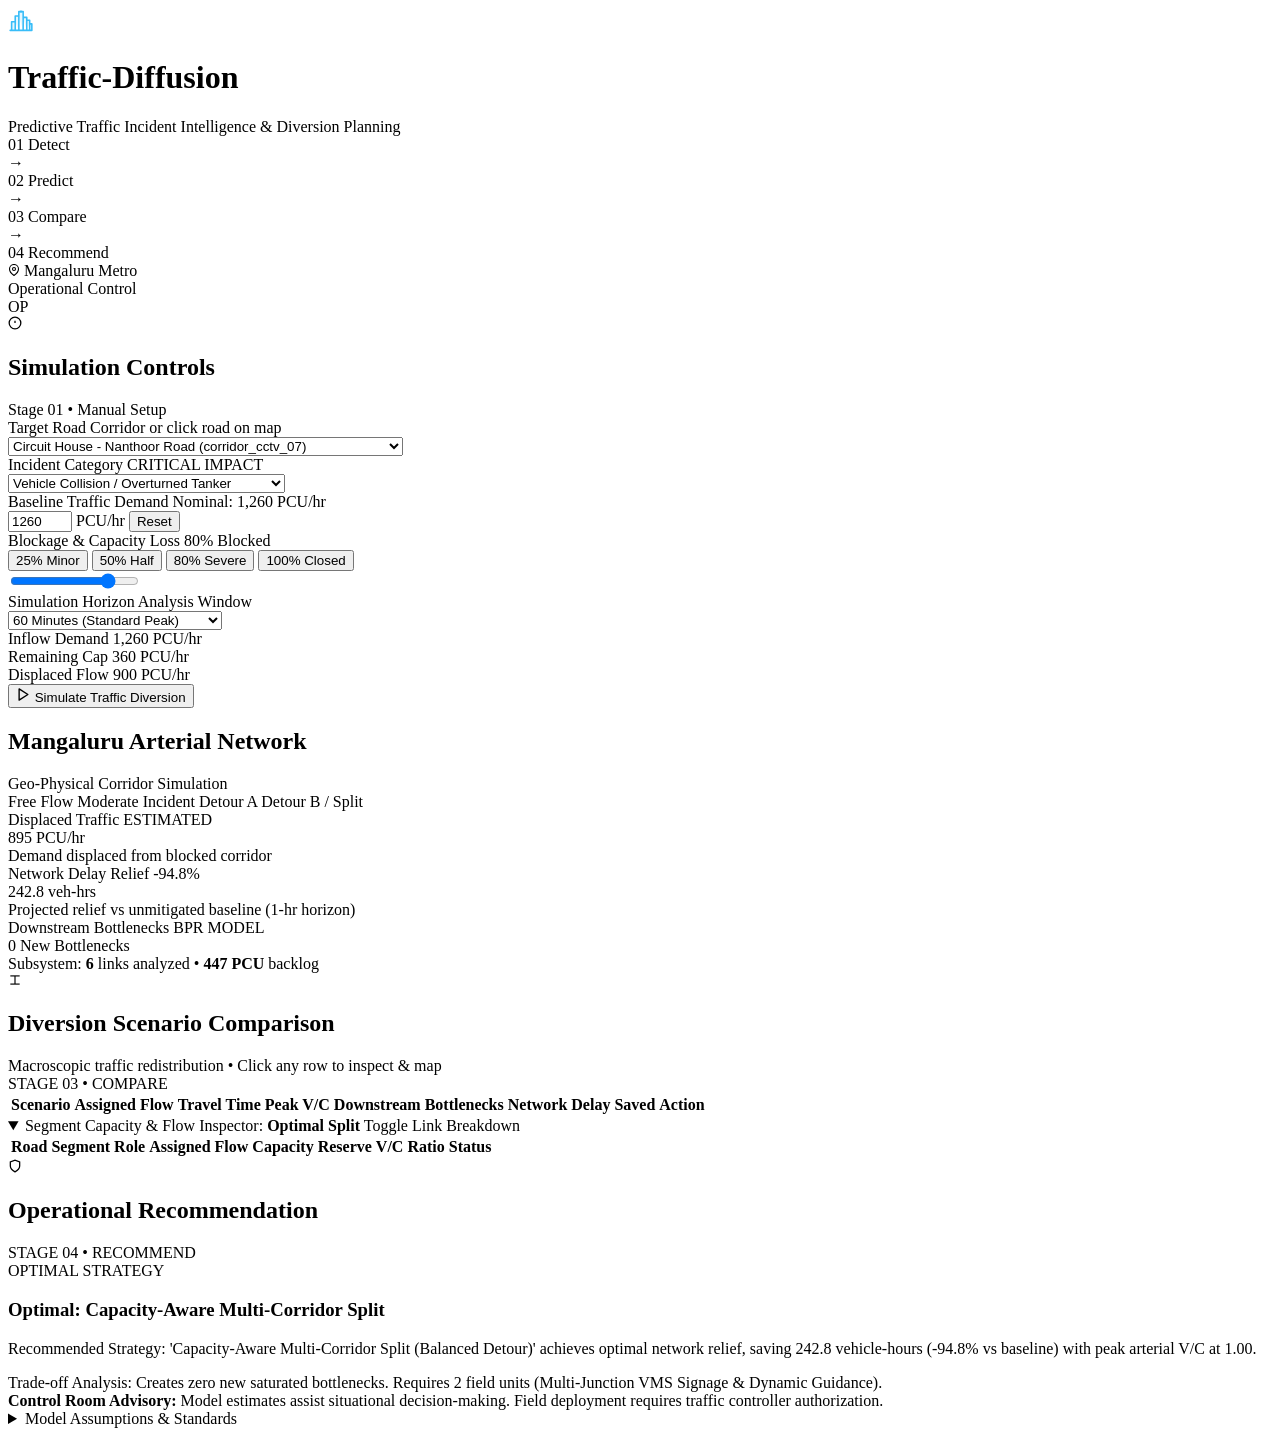
==== frontend/index.html @ 8876ec08 "feat: manual simulation control panel, network-wide anti-jam routing, and real-time traffic bands" ====
<!DOCTYPE html>
<html lang="en">
<head>
  <meta charset="UTF-8">
  <meta name="viewport" content="width=device-width, initial-scale=1.0">
  <title>Traffic-Diffusion — Predictive Traffic Intelligence &amp; Intervention Planning</title>
  <link rel="stylesheet" href="/css/maplibre-gl.css">
  <link rel="stylesheet" href="/css/style.css?v=9.0">
  <link rel="preconnect" href="https://fonts.googleapis.com">
  <link rel="preconnect" href="https://fonts.gstatic.com" crossorigin>
  <link href="https://fonts.googleapis.com/css2?family=Plus+Jakarta+Sans:wght@400;500;600;700;800&family=JetBrains+Mono:wght@500;600;700&display=swap" rel="stylesheet">
</head>
<body class="theme-control-room">
  <div class="app-layout">

    <!-- Top Navigation & Operations Header -->
    <header class="app-header">
      <div class="header-left">
        <div class="brand-box">
          <svg width="26" height="26" viewBox="0 0 36 36" fill="none">
            <path d="M3 31H33M5 31V19H10V31M10 19V11H15V31M15 11V5H21V31M21 13H26V31M26 17H30V31M30 22H33V31" stroke="#38bdf8" stroke-width="2.2" stroke-linecap="round" stroke-linejoin="round" fill="rgba(56, 189, 248, 0.12)"/>
            <circle cx="18" cy="5" r="1.5" fill="#38bdf8"/>
          </svg>
          <div class="brand-text">
            <h1 class="brand-title">Traffic-Diffusion</h1>
            <span class="brand-subtitle">Predictive Traffic Incident Intelligence &amp; Diversion Planning</span>
          </div>
        </div>
      </div>

      <!-- Center: 4-Step Operational Workflow Stepper -->
      <nav class="workflow-stepper" aria-label="Incident Analysis Workflow">
        <div class="stepper-item active" id="stepDetect">
          <span class="stepper-num">01</span>
          <span class="stepper-label">Detect</span>
        </div>
        <span class="stepper-arrow">&rarr;</span>
        <div class="stepper-item" id="stepPredict">
          <span class="stepper-num">02</span>
          <span class="stepper-label">Predict</span>
        </div>
        <span class="stepper-arrow">&rarr;</span>
        <div class="stepper-item" id="stepCompare">
          <span class="stepper-num">03</span>
          <span class="stepper-label">Compare</span>
        </div>
        <span class="stepper-arrow">&rarr;</span>
        <div class="stepper-item" id="stepRecommend">
          <span class="stepper-num">04</span>
          <span class="stepper-label">Recommend</span>
        </div>
      </nav>

      <!-- Right: Sector, Status, Clock & Controller Badge -->
      <div class="header-right">
        <div class="header-tag">
          <svg width="12" height="12" viewBox="0 0 24 24" fill="none" stroke="currentColor" stroke-width="2.2" stroke-linecap="round" stroke-linejoin="round">
            <path d="M21 10c0 7-9 13-9 13s-9-6-9-13a9 9 0 0 1 18 0z"></path>
            <circle cx="12" cy="10" r="3"></circle>
          </svg>
          <span class="tag-value" id="currentCityName">Mangaluru Metro</span>
        </div>

        <div class="status-indicator">
          <span class="status-dot"></span>
          <span class="status-text">Operational Control</span>
        </div>

        <div class="header-clock" id="headerLiveClock"></div>

        <div class="user-avatar" title="Operations Controller">
          <span>OP</span>
        </div>
      </div>
    </header>

    <!-- Main Dashboard Container -->
    <main class="dashboard-main">

      <!-- STAGE 1: Incident Setup (Detect) & Live Network Map -->
      <section class="workspace-grid">

        <!-- Left Column: Incident Setup (Detect) -->
        <div class="panel incident-panel">
          <div class="panel-header">
            <div class="header-with-icon">
              <span class="icon-header icon-red">
                <svg width="14" height="14" viewBox="0 0 24 24" fill="none" stroke="currentColor" stroke-width="2.2"><circle cx="12" cy="12" r="10"></circle><line x1="12" y1="8" x2="12" y2="12"></line><line x1="12" y1="16" x2="12.01" y2="16"></line></svg>
              </span>
              <h2 class="panel-title">Simulation Controls</h2>
            </div>
            <span class="panel-meta">Stage 01 &bull; Manual Setup</span>
          </div>

          <div class="panel-body">
            <!-- Road Segment Selector -->
            <div class="control-group">
              <div class="label-with-tip">
                <label for="selectCorridor" class="control-label">Target Road Corridor</label>
                <span class="control-tip">or click road on map</span>
              </div>
              <select id="selectCorridor" class="control-select">
                <optgroup label="Major Arterials">
                  <option value="corridor_cctv_07" selected>Circuit House - Nanthoor Road (corridor_cctv_07)</option>
                  <option value="corridor_cctv_07_rev">Nanthoor to Circuit House (corridor_cctv_07_rev)</option>
                  <option value="corridor_cctv_05">Bunts Hostel Avenue (corridor_cctv_05)</option>
                  <option value="corridor_cctv_05_rev">Bunts Hostel Avenue SB (corridor_cctv_05_rev)</option>
                  <option value="corridor_cctv_06">Kadri Road Corridor (corridor_cctv_06)</option>
                  <option value="corridor_cctv_06_rev">Kadri Road Corridor WB (corridor_cctv_06_rev)</option>
                  <option value="corridor_cctv_10">Mahatma Gandhi (MG) Road (corridor_cctv_10)</option>
                  <option value="corridor_cctv_10_rev">Mahatma Gandhi (MG) Road SB (corridor_cctv_10_rev)</option>
                  <option value="corridor_cctv_01">K.S. Rao Arterial Road (corridor_cctv_01)</option>
                  <option value="corridor_cctv_01_rev">K.S. Rao Road SB (corridor_cctv_01_rev)</option>
                  <option value="corridor_cctv_13">Balmatta - Bendorewell Arterial (corridor_cctv_13)</option>
                  <option value="corridor_cctv_13_rev">Balmatta - Bendorewell NB (corridor_cctv_13_rev)</option>
                  <option value="corridor_cctv_20">Falnir - Kankanady Arterial Road (corridor_cctv_20)</option>
                  <option value="corridor_cctv_20_rev">Falnir - Kankanady WB (corridor_cctv_20_rev)</option>
                </optgroup>
                <optgroup label="Highways &amp; Bypasses">
                  <option value="corridor_cctv_08">NH-66 Kuntikan to Nanthoor (corridor_cctv_08)</option>
                  <option value="corridor_cctv_08_rev">NH-66 Nanthoor to Kuntikan (corridor_cctv_08_rev)</option>
                  <option value="corridor_cctv_16">NH-66 Pumpwell to Nanthoor Bypass (corridor_cctv_16)</option>
                  <option value="corridor_cctv_16_rev">NH-66 Nanthoor to Pumpwell Bypass (corridor_cctv_16_rev)</option>
                  <option value="corridor_cctv_11">Bejai Green Bypass Expressway (corridor_cctv_11)</option>
                  <option value="corridor_cctv_11_rev">Bejai Green Bypass SB (corridor_cctv_11_rev)</option>
                  <option value="corridor_cctv_15">Kankanady - Pumpwell Connector (corridor_cctv_15)</option>
                  <option value="corridor_cctv_15_rev">Pumpwell - Kankanady Connector (corridor_cctv_15_rev)</option>
                </optgroup>
                <optgroup label="City Links &amp; Commercial">
                  <option value="corridor_cctv_03">Light House Hill Road (corridor_cctv_03)</option>
                  <option value="corridor_cctv_03_rev">Light House Hill Road WB (corridor_cctv_03_rev)</option>
                  <option value="corridor_cctv_09">Navabharath Circle Link (corridor_cctv_09)</option>
                  <option value="corridor_cctv_09_rev">Navabharath Circle Link EB (corridor_cctv_09_rev)</option>
                  <option value="corridor_cctv_18">MG Road - Shri Devi College Road (corridor_cctv_18)</option>
                  <option value="corridor_cctv_18_rev">Shri Devi College to MG Road (corridor_cctv_18_rev)</option>
                  <option value="corridor_cctv_19">Ballalbagh Link Road (corridor_cctv_19)</option>
                  <option value="corridor_cctv_19_rev">Ballalbagh Link SB (corridor_cctv_19_rev)</option>
                  <option value="corridor_cctv_21">GHS Road - Car Street Link (corridor_cctv_21)</option>
                  <option value="corridor_cctv_21_rev">Car Street - GHS Road SB (corridor_cctv_21_rev)</option>
                  <option value="corridor_cctv_22">Port Road - Bunder Commercial Link (corridor_cctv_22)</option>
                  <option value="corridor_cctv_22_rev">Bunder to Port Road SB (corridor_cctv_22_rev)</option>
                </optgroup>
                <optgroup label="Hospital &amp; Emergency Access">
                  <option value="corridor_cctv_02">Wenlock Emergency Access Way (corridor_cctv_02)</option>
                  <option value="corridor_cctv_02_rev">Wenlock Exit Way (corridor_cctv_02_rev)</option>
                  <option value="corridor_cctv_04">Ambedkar Circle Hospital Intake (corridor_cctv_04)</option>
                  <option value="corridor_cctv_04_rev">Ambedkar Circle Exit (corridor_cctv_04_rev)</option>
                  <option value="corridor_cctv_12">A.J. Trauma Center Access Flyover (corridor_cctv_12)</option>
                  <option value="corridor_cctv_12_rev">A.J. Trauma Center Exit (corridor_cctv_12_rev)</option>
                  <option value="corridor_cctv_14">Father Muller Emergency Gate (corridor_cctv_14)</option>
                  <option value="corridor_cctv_14_rev">Father Muller Exit Gate (corridor_cctv_14_rev)</option>
                  <option value="corridor_cctv_17">Kadri Hills Dispatch Link (corridor_cctv_17)</option>
                  <option value="corridor_cctv_17_rev">Kadri Hills Fire Base Access (corridor_cctv_17_rev)</option>
                </optgroup>
              </select>
            </div>

            <!-- Incident Category Selector -->
            <div class="control-group">
              <div class="label-with-tip">
                <label for="selectIncidentType" class="control-label">Incident Category</label>
                <span class="control-tip" id="lblSeverityTag">CRITICAL IMPACT</span>
              </div>
              <select id="selectIncidentType" class="control-select">
                <option value="COLLISION" selected>Vehicle Collision / Overturned Tanker</option>
                <option value="BREAKDOWN">Heavy Vehicle Breakdown / Stalled Bus</option>
                <option value="WATERLOGGING">Monsoon Flooding / Waterlogging</option>
                <option value="ROADWORK">Emergency Road Excavation / Trenching</option>
                <option value="VIP_MOVEMENT">VIP Escort / Procession Diversion</option>
                <option value="SURGE">Sudden Inflow Surge / Chokepoint Gridlock</option>
              </select>
            </div>

            <!-- Manual Baseline Demand Entry -->
            <div class="control-group">
              <div class="label-with-tip">
                <label for="inputBaselineDemand" class="control-label">Baseline Traffic Demand</label>
                <span class="control-tip" id="lblNominalBaselineHint">Nominal: 1,260 PCU/hr</span>
              </div>
              <div class="demand-input-row">
                <input type="number" id="inputBaselineDemand" class="control-input" min="100" max="6000" step="50" value="1260" placeholder="e.g. 1500">
                <span class="input-unit">PCU/hr</span>
                <button type="button" id="btnResetDemand" class="btn-input-aux" title="Reset to corridor nominal baseline">Reset</button>
              </div>
            </div>

            <!-- Incident Severity Chips & Blockage Slider -->
            <div class="control-group">
              <div class="label-with-tip">
                <label class="control-label">Blockage &amp; Capacity Loss</label>
                <span class="slider-readout" id="lblBlockagePct">80% Blocked</span>
              </div>
              <div class="severity-chips">
                <button type="button" class="severity-chip" data-block="25">25% Minor</button>
                <button type="button" class="severity-chip" data-block="50">50% Half</button>
                <button type="button" class="severity-chip active" data-block="80">80% Severe</button>
                <button type="button" class="severity-chip" data-block="100">100% Closed</button>
              </div>
              <input type="range" id="sliderBlockage" min="0" max="100" step="5" value="80" class="control-range">
            </div>

            <!-- Simulation Horizon Selector -->
            <div class="control-group">
              <div class="label-with-tip">
                <label for="selectHorizon" class="control-label">Simulation Horizon</label>
                <span class="control-tip">Analysis Window</span>
              </div>
              <select id="selectHorizon" class="control-select">
                <option value="30">30 Minutes (Rapid Incident)</option>
                <option value="45">45 Minutes</option>
                <option value="60" selected>60 Minutes (Standard Peak)</option>
                <option value="90">90 Minutes (Major Clearing)</option>
                <option value="120">120 Minutes (Extended Closure)</option>
              </select>
            </div>

            <!-- Real-Time Demand & Capacity Telemetry -->
            <div class="demand-summary-strip">
              <div class="demand-stat">
                <span class="d-label">Inflow Demand</span>
                <span class="d-val" id="lblNominalFlow">1,260 PCU/hr</span>
              </div>
              <div class="demand-stat">
                <span class="d-label">Remaining Cap</span>
                <span class="d-val" id="lblEffectiveCap">360 PCU/hr</span>
              </div>
              <div class="demand-stat stat-displaced">
                <span class="d-label">Displaced Flow</span>
                <span class="d-val text-red" id="lblDisplacedFlow">900 PCU/hr</span>
              </div>
            </div>

            <!-- Primary Action Button -->
            <button type="button" class="btn-run-analysis" id="btnSimulateDiversion">
              <svg width="15" height="15" viewBox="0 0 24 24" fill="none" stroke="currentColor" stroke-width="2.2" stroke-linecap="round" stroke-linejoin="round">
                <polygon points="5 3 19 12 5 21 5 3"></polygon>
              </svg>
              <span>Simulate Traffic Diversion</span>
            </button>
          </div>
        </div>

        <!-- Right Column: Live Network Map with Real Physical Route Overlays -->
        <div class="panel map-panel">
          <div class="panel-header">
            <div class="map-title-row">
              <h2 class="panel-title" id="mapCardTitle">Mangaluru Arterial Network</h2>
              <span class="panel-meta">Geo-Physical Corridor Simulation</span>
            </div>
            <div class="map-legend">
              <span class="legend-item"><span class="legend-dot dot-freeflow"></span>Free Flow</span>
              <span class="legend-item"><span class="legend-dot dot-moderate"></span>Moderate</span>
              <span class="legend-item"><span class="legend-dot dot-heavy"></span>Incident</span>
              <span class="legend-item"><span class="legend-dot dot-detour-a"></span>Detour A</span>
              <span class="legend-item"><span class="legend-dot dot-detour-b"></span>Detour B / Split</span>
            </div>
          </div>

          <div class="map-canvas-container">
            <div id="liveTrafficMap" class="maplibre-container"></div>
          </div>
        </div>

      </section>

      <!-- STAGE 2: Real Predictive Impact Telemetry (Predict) -->
      <section class="summary-strip" id="impactSummaryContainer">
        <div class="summary-metric">
          <div class="metric-top-row">
            <span class="metric-label">Displaced Traffic</span>
            <span class="provenance-pill" id="provenanceBadge">ESTIMATED</span>
          </div>
          <div class="metric-value-row">
            <span class="metric-value text-red" id="kpiDisplacedDemand">895 PCU/hr</span>
          </div>
          <span class="metric-sub">Demand displaced from blocked corridor</span>
        </div>

        <div class="summary-metric">
          <div class="metric-top-row">
            <span class="metric-label">Network Delay Relief</span>
            <span class="metric-pill pill-green" id="kpiDelayPctTag">-94.8%</span>
          </div>
          <div class="metric-value-row">
            <span class="metric-value text-green" id="kpiDelaySaved">242.8 veh-hrs</span>
          </div>
          <span class="metric-sub">Projected relief vs unmitigated baseline (1-hr horizon)</span>
        </div>

        <div class="summary-metric">
          <div class="metric-top-row">
            <span class="metric-label">Downstream Bottlenecks</span>
            <span class="metric-pill pill-cyan" id="kpiCapacityLostTag">BPR MODEL</span>
          </div>
          <div class="metric-value-row">
            <span class="metric-value text-cyan" id="kpiSaturatedCount">0 New Bottlenecks</span>
          </div>
          <span class="metric-sub">Subsystem: <strong id="rippleCorridorsCount">6</strong> links analyzed &bull; <strong id="rippleQueueBacklog">447 PCU</strong> backlog</span>
        </div>
      </section>

      <!-- STAGE 3 & 4: Decision Engine (Compare & Recommend) -->
      <section class="bottom-decision-grid">

        <!-- Left Column: Scenario Comparison & Segment Inspector (Compare) -->
        <div class="panel comparison-panel">
          <div class="panel-header">
            <div class="header-with-icon">
              <span class="icon-header icon-cyan">
                <svg width="14" height="14" viewBox="0 0 24 24" fill="none" stroke="currentColor" stroke-width="2"><path d="M4 19h16"></path><path d="M4 5h16"></path><path d="M12 5v14"></path></svg>
              </span>
              <div>
                <h2 class="panel-title">Diversion Scenario Comparison</h2>
                <span class="panel-meta">Macroscopic traffic redistribution &bull; Click any row to inspect &amp; map</span>
              </div>
            </div>
            <span class="badge-rec">STAGE 03 &bull; COMPARE</span>
          </div>

          <div class="table-responsive">
            <table class="data-table">
              <thead>
                <tr>
                  <th>Scenario</th>
                  <th>Assigned Flow</th>
                  <th>Travel Time</th>
                  <th>Peak V/C</th>
                  <th>Downstream Bottlenecks</th>
                  <th>Network Delay Saved</th>
                  <th>Action</th>
                </tr>
              </thead>
              <tbody id="matrixTableBody">
                <!-- Populated dynamically by app.js -->
              </tbody>
            </table>
          </div>

          <!-- Segment-by-Segment Capacity & Flow Inspector -->
          <details class="segment-breakdown-details" id="scenarioSegmentInspector" open>
            <summary class="segment-summary-bar">
              <span class="summary-title">Segment Capacity &amp; Flow Inspector: <strong id="inspectorScenarioName">Optimal Split</strong></span>
              <span class="summary-badge">Toggle Link Breakdown</span>
            </summary>
            <div class="table-responsive inspector-scroll-area">
              <table class="data-table table-dense">
                <thead>
                  <tr>
                    <th>Road Segment</th>
                    <th>Role</th>
                    <th>Assigned Flow</th>
                    <th>Capacity</th>
                    <th>Reserve</th>
                    <th>V/C Ratio</th>
                    <th>Status</th>
                  </tr>
                </thead>
                <tbody id="inspectorTableBody">
                  <!-- Populated dynamically by app.js -->
                </tbody>
              </table>
            </div>
          </details>
        </div>

        <!-- Right Column: Operational Recommendation (Recommend) -->
        <div class="panel recommendation-panel">
          <div class="panel-header">
            <div class="header-with-icon">
              <span class="icon-header icon-green">
                <svg width="14" height="14" viewBox="0 0 24 24" fill="none" stroke="currentColor" stroke-width="2.2"><path d="M12 22s8-4 8-10V5l-8-3-8 3v7c0 6 8 10 8 10z"></path></svg>
              </span>
              <h2 class="panel-title">Operational Recommendation</h2>
            </div>
            <span class="badge-rec">STAGE 04 &bull; RECOMMEND</span>
          </div>

          <div class="panel-body recommendation-body">
            <div class="rec-headline-box">
              <div class="rec-badge-tag">OPTIMAL STRATEGY</div>
              <h3 class="rec-headline" id="recTitle">Optimal: Capacity-Aware Multi-Corridor Split</h3>
            </div>

            <p class="rec-explanation" id="recDesc">
              Recommended Strategy: 'Capacity-Aware Multi-Corridor Split (Balanced Detour)' achieves optimal network relief, saving 242.8 vehicle-hours (-94.8% vs baseline) with peak arterial V/C at 1.00.
            </p>

            <!-- Volume Allocation Split Breakdown -->
            <div class="rec-allocations-box" id="recRouteAllocations">
              <!-- Populated dynamically with volume and percentage split -->
            </div>

            <!-- Field Resource Requirements & Trade-offs -->
            <div class="rec-tradeoffs" id="recTradeoff">
              Trade-off Analysis: Creates zero new saturated bottlenecks. Requires 2 field units (Multi-Junction VMS Signage &amp; Dynamic Guidance).
            </div>

            <!-- Decision-Support Advisory -->
            <div class="rec-advisory">
              <strong>Control Room Advisory:</strong> Model estimates assist situational decision-making. Field deployment requires traffic controller authorization.
            </div>

            <!-- Model Assumptions & Standards -->
            <details class="assumptions-toggle">
              <summary class="assumptions-summary">Model Assumptions &amp; Standards</summary>
              <ul id="recAssumptionsList" class="assumptions-items">
                <li>Capacities derived from IRC standards (900 PCU/lane/hr).</li>
                <li>Travel times follow Bureau of Public Roads (BPR) volume-delay curves: t = t0 * [1 + 0.15*(V/C)^4], bounded at 8.0x crawl speed.</li>
                <li>Delays and delay savings measured over a 1-hour operational analysis horizon.</li>
                <li>Strictly isolated network initial conditions across all candidate scenarios.</li>
              </ul>
            </details>
          </div>
        </div>

      </section>

    </main>

    <!-- Hidden containers for backwards compatibility -->
    <div id="detoursContainer" style="display:none;"></div>
    <div id="kpiCapacityLost" style="display:none;"></div>

    <!-- Global Toast Notification -->
    <div id="actionToast" class="action-toast hidden"></div>

  </div>

  <script src="/js/maplibre-gl.js"></script>
  <script src="/js/app.js?v=9.0"></script>
</body>
</html>
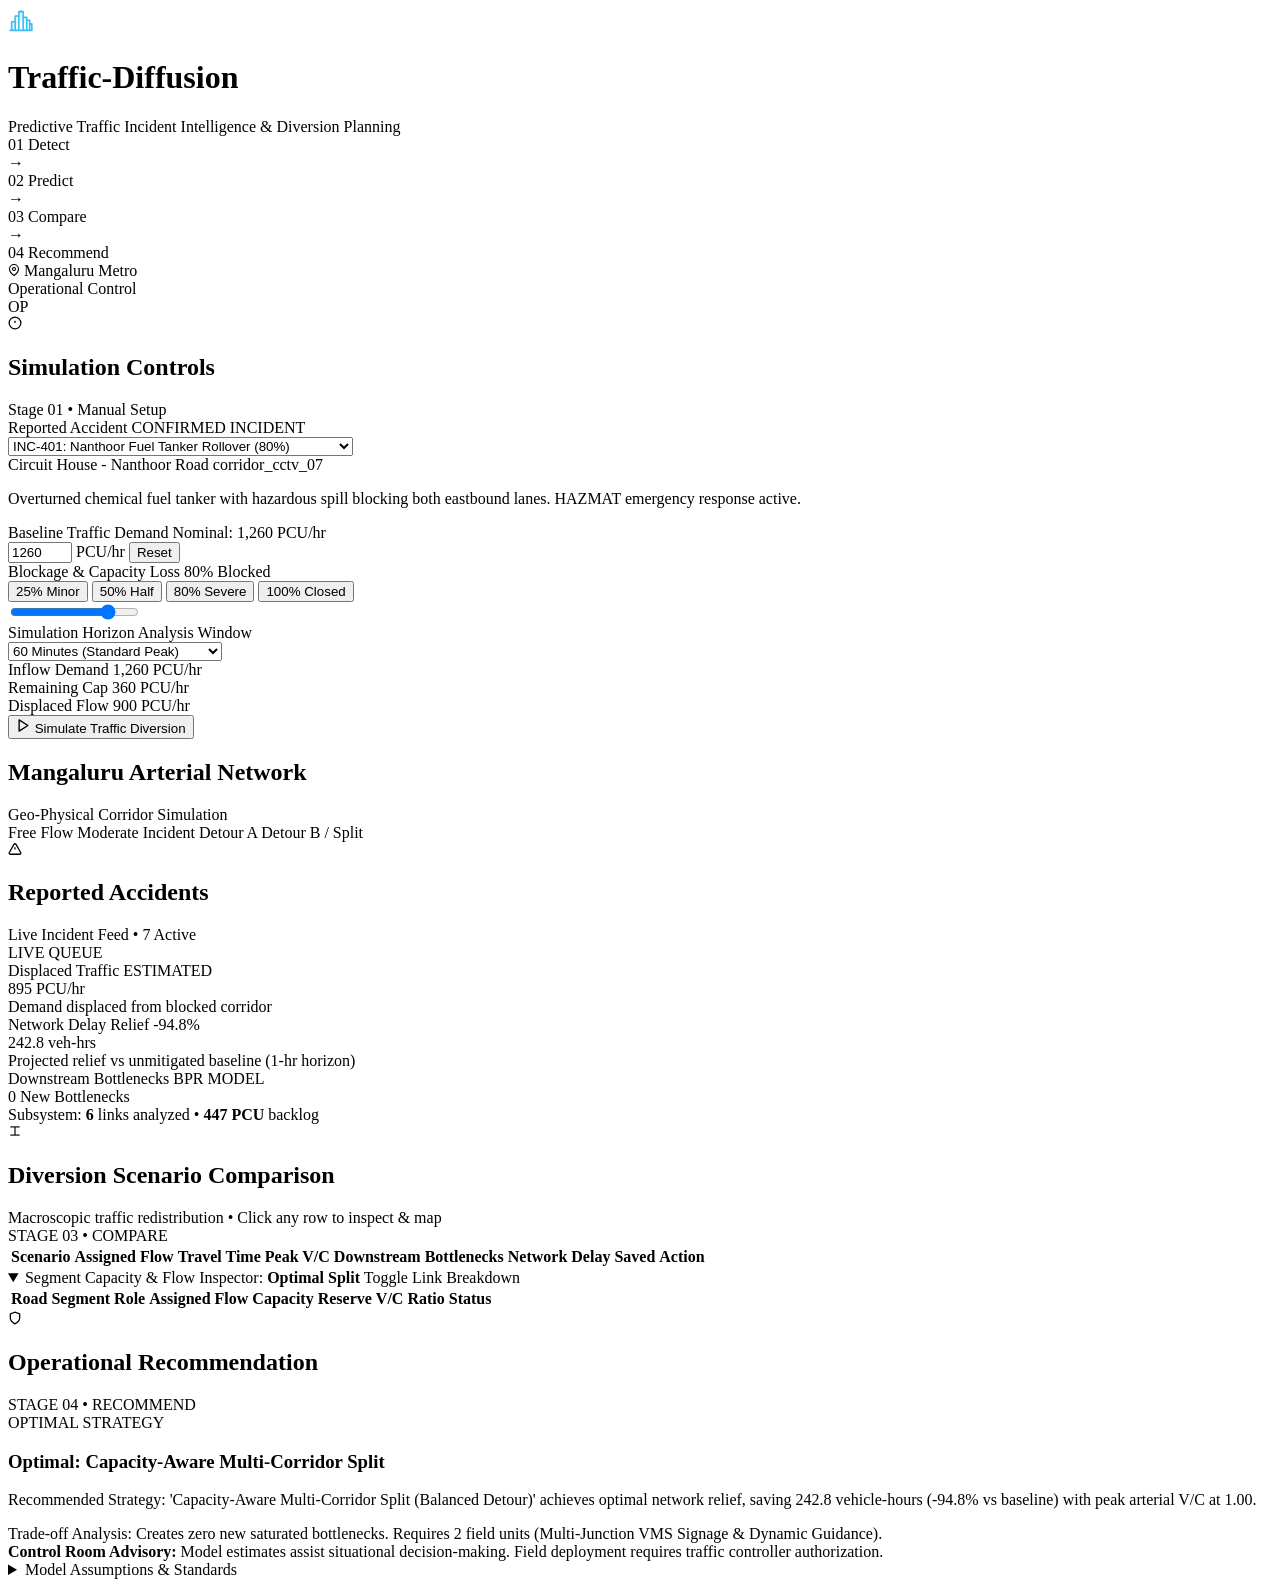
==== commit cacab897: "feat: replace raw corridor list with live reported accidents queue and context cards" ====
--- a/frontend/index.html
+++ b/frontend/index.html
@@ -80,7 +80,7 @@
       <!-- STAGE 1: Incident Setup (Detect) & Live Network Map -->
       <section class="workspace-grid">
 
-        <!-- Left Column: Incident Setup (Detect) -->
+        <!-- Left Column: Incident Setup & Simulation Parameters -->
         <div class="panel incident-panel">
           <div class="panel-header">
             <div class="header-with-icon">
@@ -93,82 +93,30 @@
           </div>
 
           <div class="panel-body">
-            <!-- Road Segment Selector -->
+            <!-- Reported Incident / Accident Selector -->
             <div class="control-group">
               <div class="label-with-tip">
-                <label for="selectCorridor" class="control-label">Target Road Corridor</label>
-                <span class="control-tip">or click road on map</span>
-              </div>
-              <select id="selectCorridor" class="control-select">
-                <optgroup label="Major Arterials">
-                  <option value="corridor_cctv_07" selected>Circuit House - Nanthoor Road (corridor_cctv_07)</option>
-                  <option value="corridor_cctv_07_rev">Nanthoor to Circuit House (corridor_cctv_07_rev)</option>
-                  <option value="corridor_cctv_05">Bunts Hostel Avenue (corridor_cctv_05)</option>
-                  <option value="corridor_cctv_05_rev">Bunts Hostel Avenue SB (corridor_cctv_05_rev)</option>
-                  <option value="corridor_cctv_06">Kadri Road Corridor (corridor_cctv_06)</option>
-                  <option value="corridor_cctv_06_rev">Kadri Road Corridor WB (corridor_cctv_06_rev)</option>
-                  <option value="corridor_cctv_10">Mahatma Gandhi (MG) Road (corridor_cctv_10)</option>
-                  <option value="corridor_cctv_10_rev">Mahatma Gandhi (MG) Road SB (corridor_cctv_10_rev)</option>
-                  <option value="corridor_cctv_01">K.S. Rao Arterial Road (corridor_cctv_01)</option>
-                  <option value="corridor_cctv_01_rev">K.S. Rao Road SB (corridor_cctv_01_rev)</option>
-                  <option value="corridor_cctv_13">Balmatta - Bendorewell Arterial (corridor_cctv_13)</option>
-                  <option value="corridor_cctv_13_rev">Balmatta - Bendorewell NB (corridor_cctv_13_rev)</option>
-                  <option value="corridor_cctv_20">Falnir - Kankanady Arterial Road (corridor_cctv_20)</option>
-                  <option value="corridor_cctv_20_rev">Falnir - Kankanady WB (corridor_cctv_20_rev)</option>
-                </optgroup>
-                <optgroup label="Highways &amp; Bypasses">
-                  <option value="corridor_cctv_08">NH-66 Kuntikan to Nanthoor (corridor_cctv_08)</option>
-                  <option value="corridor_cctv_08_rev">NH-66 Nanthoor to Kuntikan (corridor_cctv_08_rev)</option>
-                  <option value="corridor_cctv_16">NH-66 Pumpwell to Nanthoor Bypass (corridor_cctv_16)</option>
-                  <option value="corridor_cctv_16_rev">NH-66 Nanthoor to Pumpwell Bypass (corridor_cctv_16_rev)</option>
-                  <option value="corridor_cctv_11">Bejai Green Bypass Expressway (corridor_cctv_11)</option>
-                  <option value="corridor_cctv_11_rev">Bejai Green Bypass SB (corridor_cctv_11_rev)</option>
-                  <option value="corridor_cctv_15">Kankanady - Pumpwell Connector (corridor_cctv_15)</option>
-                  <option value="corridor_cctv_15_rev">Pumpwell - Kankanady Connector (corridor_cctv_15_rev)</option>
-                </optgroup>
-                <optgroup label="City Links &amp; Commercial">
-                  <option value="corridor_cctv_03">Light House Hill Road (corridor_cctv_03)</option>
-                  <option value="corridor_cctv_03_rev">Light House Hill Road WB (corridor_cctv_03_rev)</option>
-                  <option value="corridor_cctv_09">Navabharath Circle Link (corridor_cctv_09)</option>
-                  <option value="corridor_cctv_09_rev">Navabharath Circle Link EB (corridor_cctv_09_rev)</option>
-                  <option value="corridor_cctv_18">MG Road - Shri Devi College Road (corridor_cctv_18)</option>
-                  <option value="corridor_cctv_18_rev">Shri Devi College to MG Road (corridor_cctv_18_rev)</option>
-                  <option value="corridor_cctv_19">Ballalbagh Link Road (corridor_cctv_19)</option>
-                  <option value="corridor_cctv_19_rev">Ballalbagh Link SB (corridor_cctv_19_rev)</option>
-                  <option value="corridor_cctv_21">GHS Road - Car Street Link (corridor_cctv_21)</option>
-                  <option value="corridor_cctv_21_rev">Car Street - GHS Road SB (corridor_cctv_21_rev)</option>
-                  <option value="corridor_cctv_22">Port Road - Bunder Commercial Link (corridor_cctv_22)</option>
-                  <option value="corridor_cctv_22_rev">Bunder to Port Road SB (corridor_cctv_22_rev)</option>
-                </optgroup>
-                <optgroup label="Hospital &amp; Emergency Access">
-                  <option value="corridor_cctv_02">Wenlock Emergency Access Way (corridor_cctv_02)</option>
-                  <option value="corridor_cctv_02_rev">Wenlock Exit Way (corridor_cctv_02_rev)</option>
-                  <option value="corridor_cctv_04">Ambedkar Circle Hospital Intake (corridor_cctv_04)</option>
-                  <option value="corridor_cctv_04_rev">Ambedkar Circle Exit (corridor_cctv_04_rev)</option>
-                  <option value="corridor_cctv_12">A.J. Trauma Center Access Flyover (corridor_cctv_12)</option>
-                  <option value="corridor_cctv_12_rev">A.J. Trauma Center Exit (corridor_cctv_12_rev)</option>
-                  <option value="corridor_cctv_14">Father Muller Emergency Gate (corridor_cctv_14)</option>
-                  <option value="corridor_cctv_14_rev">Father Muller Exit Gate (corridor_cctv_14_rev)</option>
-                  <option value="corridor_cctv_17">Kadri Hills Dispatch Link (corridor_cctv_17)</option>
-                  <option value="corridor_cctv_17_rev">Kadri Hills Fire Base Access (corridor_cctv_17_rev)</option>
-                </optgroup>
+                <label for="selectActiveIncident" class="control-label">Reported Accident</label>
+                <span class="control-tip" id="lblIncidentStatusBadge">CONFIRMED INCIDENT</span>
+              </div>
+              <select id="selectActiveIncident" class="control-select">
+                <option value="INC-MNG-401" selected>INC-401: Nanthoor Fuel Tanker Rollover (80%)</option>
+                <option value="INC-MNG-402">INC-402: Bunts Hostel Bus Crash &amp; Flooding (50%)</option>
+                <option value="INC-MNG-403">INC-403: NH-66 Kuntikan Container Breakdown (75%)</option>
+                <option value="INC-MNG-404">INC-404: K.S. Rao Main Cavity Closure (100%)</option>
+                <option value="INC-MNG-405">INC-405: M.G. Road Lalbagh Bus Collision (60%)</option>
+                <option value="INC-MNG-406">INC-406: Falnir Tree Fall &amp; Wire Hazard (65%)</option>
+                <option value="INC-MNG-407">INC-407: Port Road Freight Jackknife (70%)</option>
               </select>
             </div>
 
-            <!-- Incident Category Selector -->
-            <div class="control-group">
-              <div class="label-with-tip">
-                <label for="selectIncidentType" class="control-label">Incident Category</label>
-                <span class="control-tip" id="lblSeverityTag">CRITICAL IMPACT</span>
-              </div>
-              <select id="selectIncidentType" class="control-select">
-                <option value="COLLISION" selected>Vehicle Collision / Overturned Tanker</option>
-                <option value="BREAKDOWN">Heavy Vehicle Breakdown / Stalled Bus</option>
-                <option value="WATERLOGGING">Monsoon Flooding / Waterlogging</option>
-                <option value="ROADWORK">Emergency Road Excavation / Trenching</option>
-                <option value="VIP_MOVEMENT">VIP Escort / Procession Diversion</option>
-                <option value="SURGE">Sudden Inflow Surge / Chokepoint Gridlock</option>
-              </select>
+            <!-- Active Incident Context Card with Why / Cause -->
+            <div class="incident-context-card">
+              <div class="ctx-header">
+                <span class="ctx-road-name" id="lblActiveRoadName">Circuit House - Nanthoor Road</span>
+                <span class="ctx-edge-id" id="lblActiveEdgeId">corridor_cctv_07</span>
+              </div>
+              <p class="ctx-cause-text" id="lblActiveCauseText">Overturned chemical fuel tanker with hazardous spill blocking both eastbound lanes. HAZMAT emergency response active.</p>
             </div>
 
             <!-- Manual Baseline Demand Entry -->
@@ -240,7 +188,7 @@
           </div>
         </div>
 
-        <!-- Right Column: Live Network Map with Real Physical Route Overlays -->
+        <!-- Center Column: Live Network Map with Real Physical Route Overlays -->
         <div class="panel map-panel">
           <div class="panel-header">
             <div class="map-title-row">
@@ -255,6 +203,31 @@
               <span class="legend-item"><span class="legend-dot dot-detour-b"></span>Detour B / Split</span>
             </div>
           </div>
+
+          <div class="map-canvas-container">
+            <div id="liveTrafficMap" class="maplibre-container"></div>
+          </div>
+        </div>
+
+        <!-- Right Column: Reported Accidents & Incidents List (Live Queue) -->
+        <div class="panel incident-queue-panel">
+          <div class="panel-header">
+            <div class="header-with-icon">
+              <span class="icon-header icon-amber">
+                <svg width="14" height="14" viewBox="0 0 24 24" fill="none" stroke="currentColor" stroke-width="2.2"><path d="m21.73 18-8-14a2 2 0 0 0-3.48 0l-8 14A2 2 0 0 0 4 21h16a2 2 0 0 0 1.73-3Z"></path><line x1="12" y1="9" x2="12" y2="13"></line><line x1="12" y1="17" x2="12.01" y2="17"></line></svg>
+              </span>
+              <div>
+                <h2 class="panel-title">Reported Accidents</h2>
+                <span class="panel-meta">Live Incident Feed &bull; 7 Active</span>
+              </div>
+            </div>
+            <span class="badge-live-pulse" id="lblLivePulse">LIVE QUEUE</span>
+          </div>
+
+          <div class="incident-queue-scroll" id="incidentQueueList">
+            <!-- Populated dynamically by app.js with incidents and reasons -->
+          </div>
+        </div>
 
           <div class="map-canvas-container">
             <div id="liveTrafficMap" class="maplibre-container"></div>
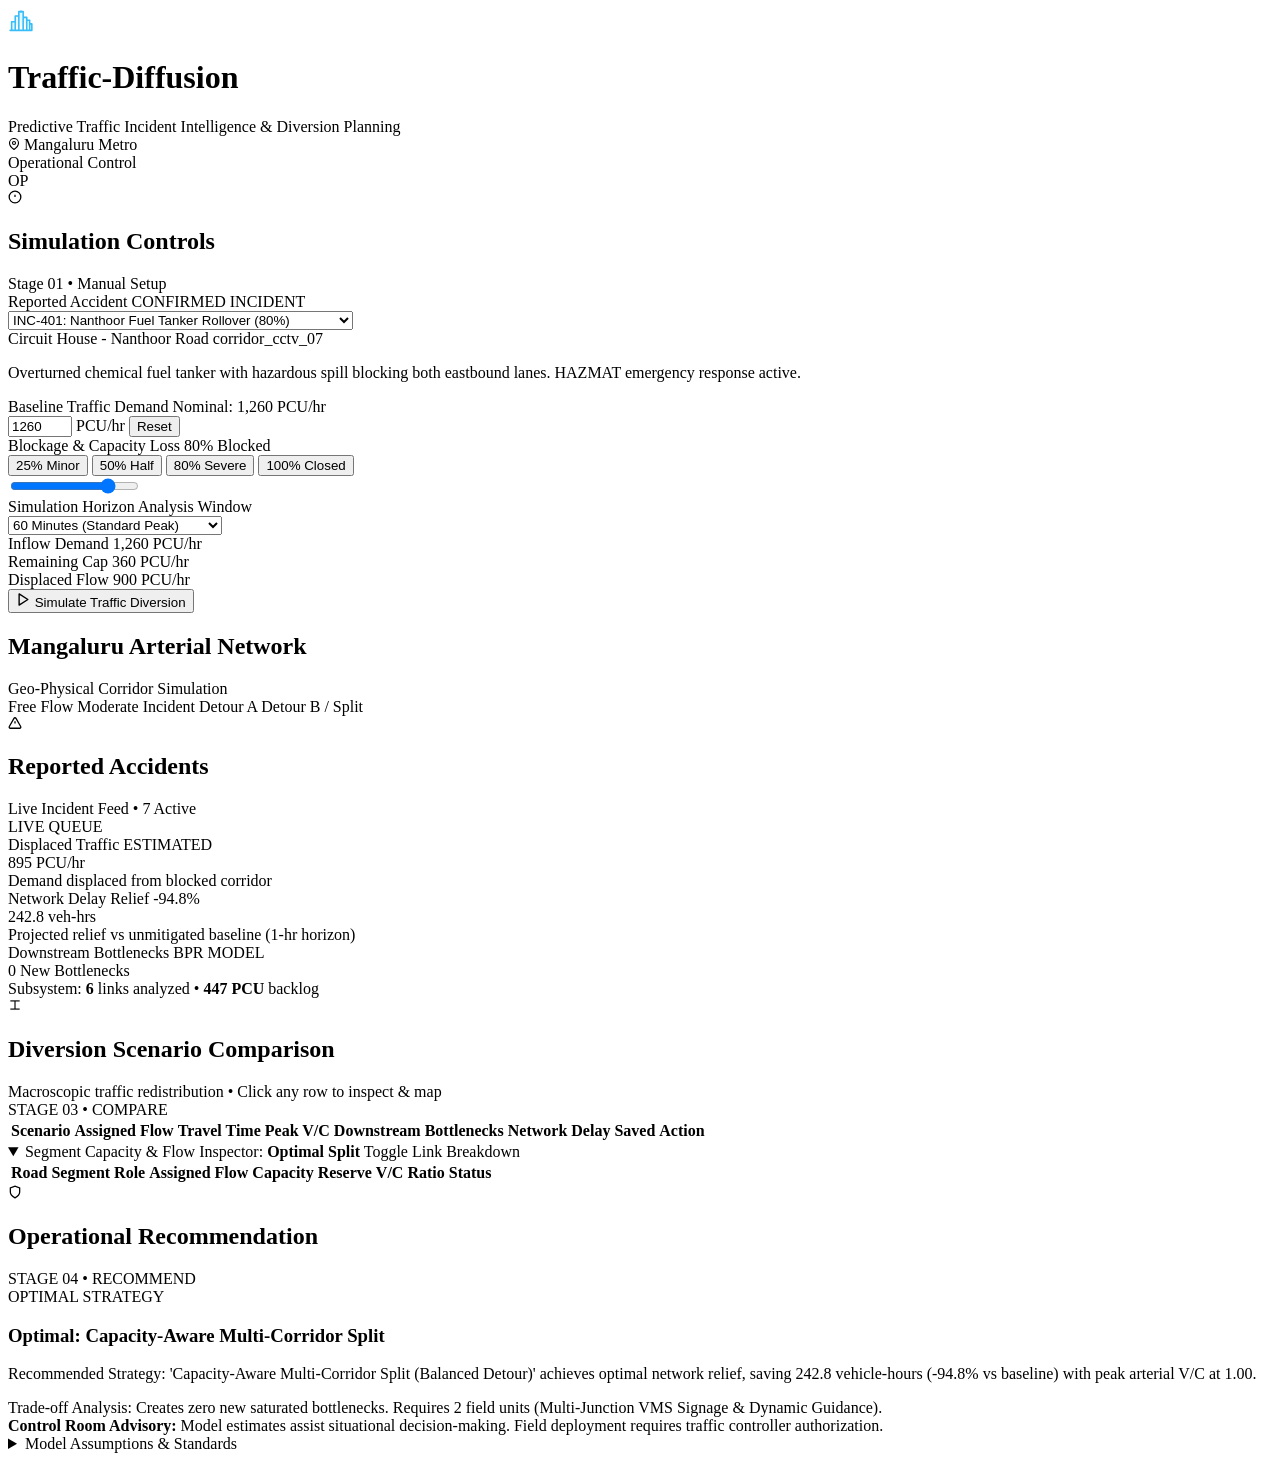
==== commit 62516c1c: "refactor: remove workflow stepper from header for minimal dashboard" ====
--- a/frontend/index.html
+++ b/frontend/index.html
@@ -27,29 +27,6 @@
           </div>
         </div>
       </div>
-
-      <!-- Center: 4-Step Operational Workflow Stepper -->
-      <nav class="workflow-stepper" aria-label="Incident Analysis Workflow">
-        <div class="stepper-item active" id="stepDetect">
-          <span class="stepper-num">01</span>
-          <span class="stepper-label">Detect</span>
-        </div>
-        <span class="stepper-arrow">&rarr;</span>
-        <div class="stepper-item" id="stepPredict">
-          <span class="stepper-num">02</span>
-          <span class="stepper-label">Predict</span>
-        </div>
-        <span class="stepper-arrow">&rarr;</span>
-        <div class="stepper-item" id="stepCompare">
-          <span class="stepper-num">03</span>
-          <span class="stepper-label">Compare</span>
-        </div>
-        <span class="stepper-arrow">&rarr;</span>
-        <div class="stepper-item" id="stepRecommend">
-          <span class="stepper-num">04</span>
-          <span class="stepper-label">Recommend</span>
-        </div>
-      </nav>
 
       <!-- Right: Sector, Status, Clock & Controller Badge -->
       <div class="header-right">
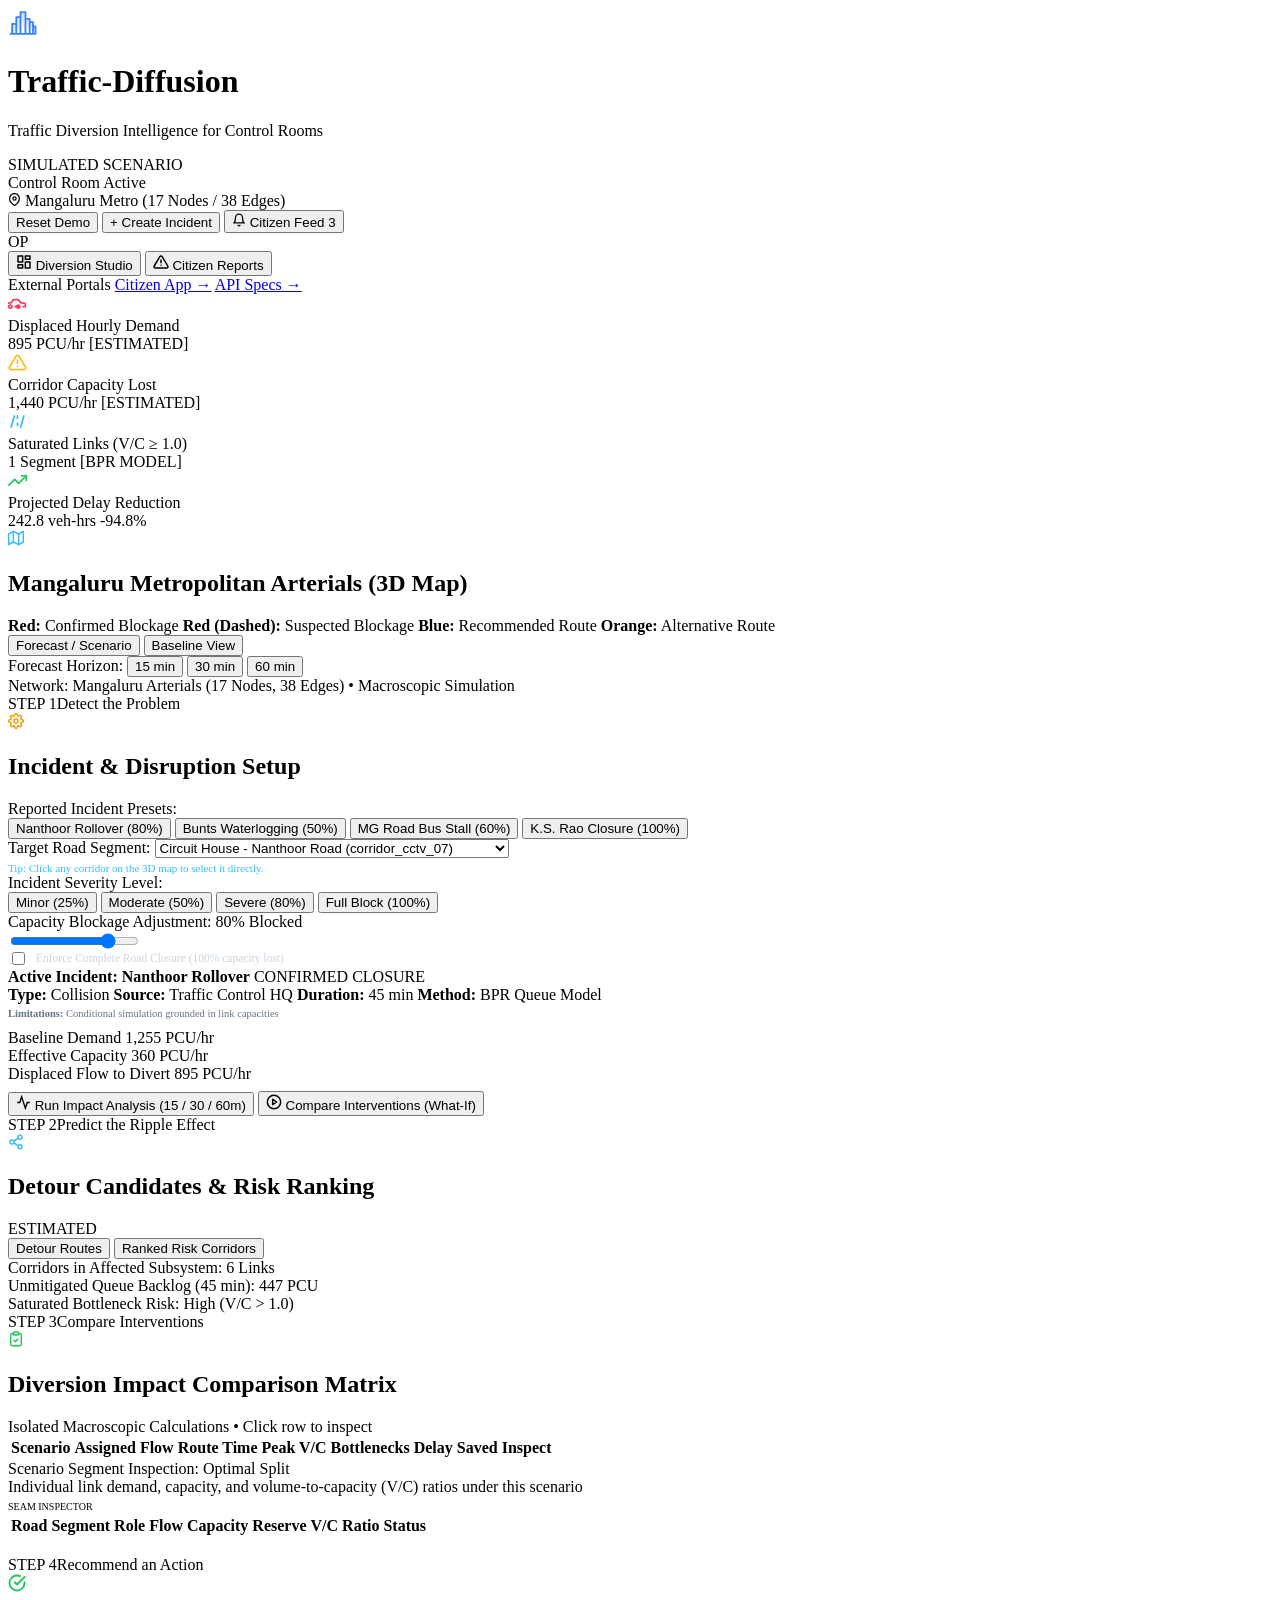
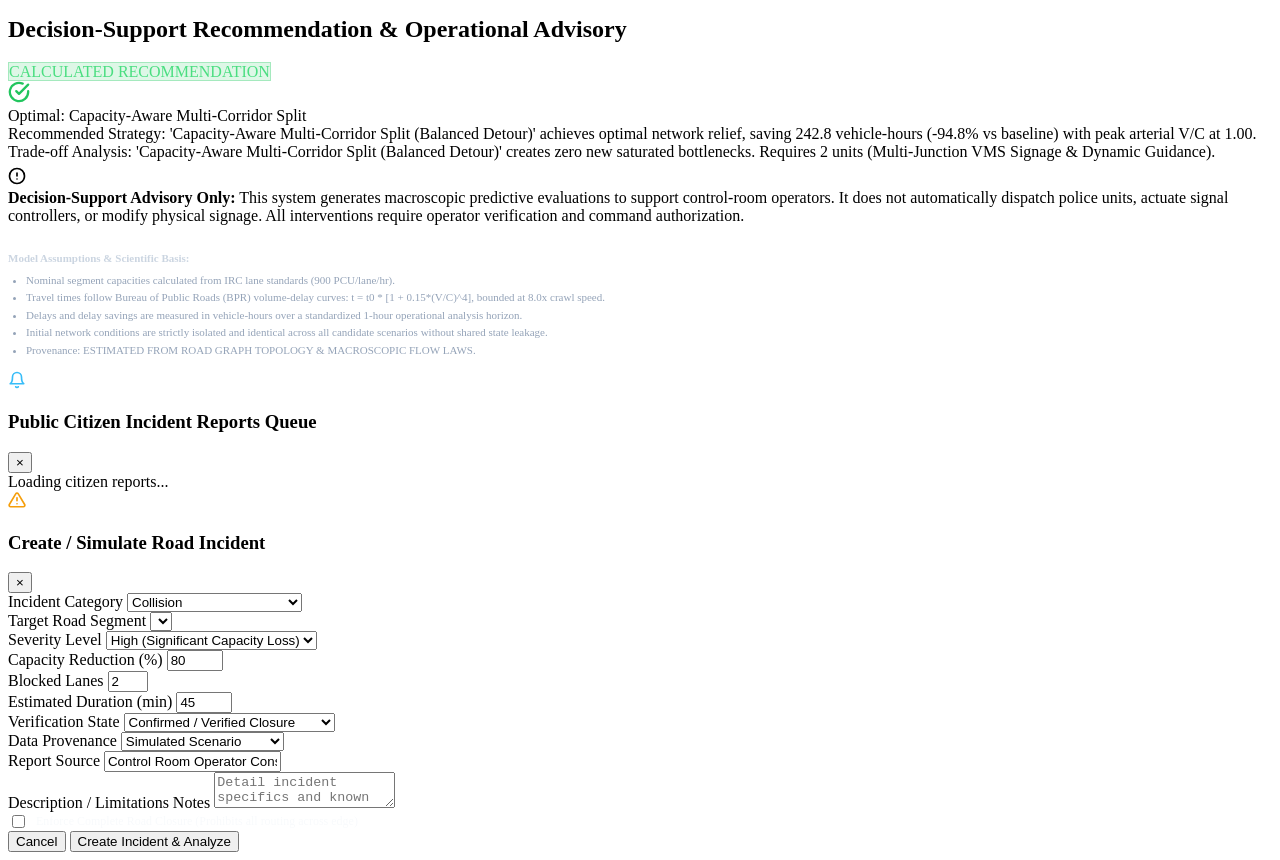
==== commit 60d3732d: "feat(map): enforce strict 3-colour scheme (red/blue/orange) with basemap styling and verification pa" ====
--- a/frontend/index.html
+++ b/frontend/index.html
@@ -3,380 +3,701 @@
 <head>
   <meta charset="UTF-8">
   <meta name="viewport" content="width=device-width, initial-scale=1.0">
-  <title>Traffic-Diffusion — Predictive Traffic Intelligence &amp; Intervention Planning</title>
+  <title>Traffic-Diffusion — Traffic Diversion Intelligence for Control Rooms</title>
   <link rel="stylesheet" href="/css/maplibre-gl.css">
-  <link rel="stylesheet" href="/css/style.css?v=9.0">
+  <link rel="stylesheet" href="/css/style.css?v=7.0">
   <link rel="preconnect" href="https://fonts.googleapis.com">
   <link rel="preconnect" href="https://fonts.gstatic.com" crossorigin>
   <link href="https://fonts.googleapis.com/css2?family=Plus+Jakarta+Sans:wght@400;500;600;700;800&family=JetBrains+Mono:wght@500;600;700&display=swap" rel="stylesheet">
 </head>
-<body class="theme-control-room">
+<body>
   <div class="app-layout">
 
-    <!-- Top Navigation & Operations Header -->
+    <!-- Top Navigation Header -->
     <header class="app-header">
       <div class="header-left">
-        <div class="brand-box">
-          <svg width="26" height="26" viewBox="0 0 36 36" fill="none">
-            <path d="M3 31H33M5 31V19H10V31M10 19V11H15V31M15 11V5H21V31M21 13H26V31M26 17H30V31M30 22H33V31" stroke="#38bdf8" stroke-width="2.2" stroke-linecap="round" stroke-linejoin="round" fill="rgba(56, 189, 248, 0.12)"/>
-            <circle cx="18" cy="5" r="1.5" fill="#38bdf8"/>
+        <div class="logo-box">
+          <svg width="30" height="30" viewBox="0 0 36 36" fill="none">
+            <path d="M3 31H33M5 31V19H10V31M10 19V11H15V31M15 11V5H21V31M21 13H26V31M26 17H30V31M30 22H33V31" stroke="#3b82f6" stroke-width="2.2" stroke-linecap="round" stroke-linejoin="round" fill="rgba(59, 130, 246, 0.18)"/>
+            <circle cx="18" cy="5" r="1.5" fill="#60a5fa"/>
           </svg>
-          <div class="brand-text">
-            <h1 class="brand-title">Traffic-Diffusion</h1>
-            <span class="brand-subtitle">Predictive Traffic Incident Intelligence &amp; Diversion Planning</span>
-          </div>
+        </div>
+        <div class="brand-headings">
+          <h1 class="brand-title">Traffic-Diffusion</h1>
+          <p class="brand-subtitle">Traffic Diversion Intelligence for Control Rooms</p>
         </div>
       </div>
 
-      <!-- Right: Sector, Status, Clock & Controller Badge -->
       <div class="header-right">
-        <div class="header-tag">
-          <svg width="12" height="12" viewBox="0 0 24 24" fill="none" stroke="currentColor" stroke-width="2.2" stroke-linecap="round" stroke-linejoin="round">
+        <!-- Prominent Simulation Badge -->
+        <div class="header-pill pill-simulated" id="badgeSimulatedScenario" title="Data Provenance: Deterministic Scenario Simulation">
+          <span class="chip-dot dot-blocked"></span>
+          <span>SIMULATED SCENARIO</span>
+        </div>
+
+        <!-- Live Status Pill -->
+        <div class="header-pill pill-live">
+          <span class="live-dot-pulse"></span>
+          <span>Control Room Active</span>
+        </div>
+
+        <!-- City Sector Badge (Unified Mangaluru Demonstration Sector) -->
+        <div class="header-pill pill-location" title="Demonstration Sector: Mangaluru Metropolitan Arterials (NH-66 / NH-73)">
+          <svg width="13" height="13" viewBox="0 0 24 24" fill="none" stroke="currentColor" stroke-width="2.2" stroke-linecap="round" stroke-linejoin="round">
             <path d="M21 10c0 7-9 13-9 13s-9-6-9-13a9 9 0 0 1 18 0z"></path>
             <circle cx="12" cy="10" r="3"></circle>
           </svg>
-          <span class="tag-value" id="currentCityName">Mangaluru Metro</span>
-        </div>
-
-        <div class="status-indicator">
-          <span class="status-dot"></span>
-          <span class="status-text">Operational Control</span>
-        </div>
-
-        <div class="header-clock" id="headerLiveClock"></div>
-
-        <div class="user-avatar" title="Operations Controller">
-          <span>OP</span>
-        </div>
+          <span id="currentCityName">Mangaluru Metro (17 Nodes / 38 Edges)</span>
+        </div>
+
+        <!-- Reset Demo Action -->
+        <button type="button" class="btn-topbar-action" id="btnResetDemo" title="Reset network graph and restore repeatable demo scenario">
+          Reset Demo
+        </button>
+
+        <!-- Create Incident Action -->
+        <button type="button" class="btn-topbar-action btn-topbar-primary" id="btnOpenCreateIncidentModal" title="Create or simulate custom traffic disruption">
+          + Create Incident
+        </button>
+
+        <!-- Citizen Ingestion Queue Trigger -->
+        <button type="button" class="btn-citizen-feed-toggle" id="btnOpenCitizenFeed" title="Open Citizen Ingestion Queue">
+          <svg width="14" height="14" viewBox="0 0 24 24" fill="none" stroke="currentColor" stroke-width="2.2" stroke-linecap="round" stroke-linejoin="round">
+            <path d="M18 8A6 6 0 0 0 6 8c0 7-3 9-3 9h18s-3-2-3-9"></path>
+            <path d="M13.73 21a2 2 0 0 1-3.46 0"></path>
+          </svg>
+          <span>Citizen Feed</span>
+          <span class="feed-count-badge" id="citizenFeedCount">3</span>
+        </button>
+
+        <div class="user-avatar" title="Traffic Control Room Operator">OP</div>
       </div>
     </header>
 
-    <!-- Main Dashboard Container -->
-    <main class="dashboard-main">
-
-      <!-- STAGE 1: Incident Setup (Detect) & Live Network Map -->
-      <section class="workspace-grid">
-
-        <!-- Left Column: Incident Setup & Simulation Parameters -->
-        <div class="panel incident-panel">
-          <div class="panel-header">
-            <div class="header-with-icon">
-              <span class="icon-header icon-red">
-                <svg width="14" height="14" viewBox="0 0 24 24" fill="none" stroke="currentColor" stroke-width="2.2"><circle cx="12" cy="12" r="10"></circle><line x1="12" y1="8" x2="12" y2="12"></line><line x1="12" y1="16" x2="12.01" y2="16"></line></svg>
-              </span>
-              <h2 class="panel-title">Simulation Controls</h2>
-            </div>
-            <span class="panel-meta">Stage 01 &bull; Manual Setup</span>
-          </div>
-
-          <div class="panel-body">
-            <!-- Reported Incident / Accident Selector -->
-            <div class="control-group">
-              <div class="label-with-tip">
-                <label for="selectActiveIncident" class="control-label">Reported Accident</label>
-                <span class="control-tip" id="lblIncidentStatusBadge">CONFIRMED INCIDENT</span>
-              </div>
-              <select id="selectActiveIncident" class="control-select">
-                <option value="INC-MNG-401" selected>INC-401: Nanthoor Fuel Tanker Rollover (80%)</option>
-                <option value="INC-MNG-402">INC-402: Bunts Hostel Bus Crash &amp; Flooding (50%)</option>
-                <option value="INC-MNG-403">INC-403: NH-66 Kuntikan Container Breakdown (75%)</option>
-                <option value="INC-MNG-404">INC-404: K.S. Rao Main Cavity Closure (100%)</option>
-                <option value="INC-MNG-405">INC-405: M.G. Road Lalbagh Bus Collision (60%)</option>
-                <option value="INC-MNG-406">INC-406: Falnir Tree Fall &amp; Wire Hazard (65%)</option>
-                <option value="INC-MNG-407">INC-407: Port Road Freight Jackknife (70%)</option>
-              </select>
-            </div>
-
-            <!-- Active Incident Context Card with Why / Cause -->
-            <div class="incident-context-card">
-              <div class="ctx-header">
-                <span class="ctx-road-name" id="lblActiveRoadName">Circuit House - Nanthoor Road</span>
-                <span class="ctx-edge-id" id="lblActiveEdgeId">corridor_cctv_07</span>
-              </div>
-              <p class="ctx-cause-text" id="lblActiveCauseText">Overturned chemical fuel tanker with hazardous spill blocking both eastbound lanes. HAZMAT emergency response active.</p>
-            </div>
-
-            <!-- Manual Baseline Demand Entry -->
-            <div class="control-group">
-              <div class="label-with-tip">
-                <label for="inputBaselineDemand" class="control-label">Baseline Traffic Demand</label>
-                <span class="control-tip" id="lblNominalBaselineHint">Nominal: 1,260 PCU/hr</span>
-              </div>
-              <div class="demand-input-row">
-                <input type="number" id="inputBaselineDemand" class="control-input" min="100" max="6000" step="50" value="1260" placeholder="e.g. 1500">
-                <span class="input-unit">PCU/hr</span>
-                <button type="button" id="btnResetDemand" class="btn-input-aux" title="Reset to corridor nominal baseline">Reset</button>
-              </div>
-            </div>
-
-            <!-- Incident Severity Chips & Blockage Slider -->
-            <div class="control-group">
-              <div class="label-with-tip">
-                <label class="control-label">Blockage &amp; Capacity Loss</label>
-                <span class="slider-readout" id="lblBlockagePct">80% Blocked</span>
-              </div>
-              <div class="severity-chips">
-                <button type="button" class="severity-chip" data-block="25">25% Minor</button>
-                <button type="button" class="severity-chip" data-block="50">50% Half</button>
-                <button type="button" class="severity-chip active" data-block="80">80% Severe</button>
-                <button type="button" class="severity-chip" data-block="100">100% Closed</button>
-              </div>
-              <input type="range" id="sliderBlockage" min="0" max="100" step="5" value="80" class="control-range">
-            </div>
-
-            <!-- Simulation Horizon Selector -->
-            <div class="control-group">
-              <div class="label-with-tip">
-                <label for="selectHorizon" class="control-label">Simulation Horizon</label>
-                <span class="control-tip">Analysis Window</span>
-              </div>
-              <select id="selectHorizon" class="control-select">
-                <option value="30">30 Minutes (Rapid Incident)</option>
-                <option value="45">45 Minutes</option>
-                <option value="60" selected>60 Minutes (Standard Peak)</option>
-                <option value="90">90 Minutes (Major Clearing)</option>
-                <option value="120">120 Minutes (Extended Closure)</option>
-              </select>
-            </div>
-
-            <!-- Real-Time Demand & Capacity Telemetry -->
-            <div class="demand-summary-strip">
-              <div class="demand-stat">
-                <span class="d-label">Inflow Demand</span>
-                <span class="d-val" id="lblNominalFlow">1,260 PCU/hr</span>
-              </div>
-              <div class="demand-stat">
-                <span class="d-label">Remaining Cap</span>
-                <span class="d-val" id="lblEffectiveCap">360 PCU/hr</span>
-              </div>
-              <div class="demand-stat stat-displaced">
-                <span class="d-label">Displaced Flow</span>
-                <span class="d-val text-red" id="lblDisplacedFlow">900 PCU/hr</span>
-              </div>
-            </div>
-
-            <!-- Primary Action Button -->
-            <button type="button" class="btn-run-analysis" id="btnSimulateDiversion">
-              <svg width="15" height="15" viewBox="0 0 24 24" fill="none" stroke="currentColor" stroke-width="2.2" stroke-linecap="round" stroke-linejoin="round">
-                <polygon points="5 3 19 12 5 21 5 3"></polygon>
-              </svg>
-              <span>Simulate Traffic Diversion</span>
-            </button>
-          </div>
-        </div>
-
-        <!-- Center Column: Live Network Map with Real Physical Route Overlays -->
-        <div class="panel map-panel">
-          <div class="panel-header">
-            <div class="map-title-row">
-              <h2 class="panel-title" id="mapCardTitle">Mangaluru Arterial Network</h2>
-              <span class="panel-meta">Geo-Physical Corridor Simulation</span>
-            </div>
-            <div class="map-legend">
-              <span class="legend-item"><span class="legend-dot dot-freeflow"></span>Free Flow</span>
-              <span class="legend-item"><span class="legend-dot dot-moderate"></span>Moderate</span>
-              <span class="legend-item"><span class="legend-dot dot-heavy"></span>Incident</span>
-              <span class="legend-item"><span class="legend-dot dot-detour-a"></span>Detour A</span>
-              <span class="legend-item"><span class="legend-dot dot-detour-b"></span>Detour B / Split</span>
-            </div>
-          </div>
-
-          <div class="map-canvas-container">
-            <div id="liveTrafficMap" class="maplibre-container"></div>
-          </div>
-        </div>
-
-        <!-- Right Column: Reported Accidents & Incidents List (Live Queue) -->
-        <div class="panel incident-queue-panel">
-          <div class="panel-header">
-            <div class="header-with-icon">
-              <span class="icon-header icon-amber">
-                <svg width="14" height="14" viewBox="0 0 24 24" fill="none" stroke="currentColor" stroke-width="2.2"><path d="m21.73 18-8-14a2 2 0 0 0-3.48 0l-8 14A2 2 0 0 0 4 21h16a2 2 0 0 0 1.73-3Z"></path><line x1="12" y1="9" x2="12" y2="13"></line><line x1="12" y1="17" x2="12.01" y2="17"></line></svg>
-              </span>
+    <!-- Workspace Container (Sidebar + Dashboard Main) -->
+    <div class="workspace-body">
+
+      <!-- Left Sidebar Navigation -->
+      <aside class="sidebar">
+        <button type="button" class="sidebar-item active" id="tabDashboard">
+          <svg width="16" height="16" viewBox="0 0 24 24" fill="none" stroke="currentColor" stroke-width="2.2" stroke-linecap="round" stroke-linejoin="round">
+            <rect x="3" y="3" width="7" height="9"></rect>
+            <rect x="14" y="3" width="7" height="5"></rect>
+            <rect x="14" y="12" width="7" height="9"></rect>
+            <rect x="3" y="16" width="7" height="5"></rect>
+          </svg>
+          <span>Diversion Studio</span>
+        </button>
+
+        <button type="button" class="sidebar-item" id="tabIncidentAnalysis">
+          <svg width="16" height="16" viewBox="0 0 24 24" fill="none" stroke="currentColor" stroke-width="2.2" stroke-linecap="round" stroke-linejoin="round">
+            <path d="M10.29 3.86L1.82 18a2 2 0 0 0 1.71 3h16.94a2 2 0 0 0 1.71-3L13.71 3.86a2 2 0 0 0-3.42 0z"></path>
+            <line x1="12" y1="9" x2="12" y2="13"></line>
+            <line x1="12" y1="17" x2="12.01" y2="17"></line>
+          </svg>
+          <span>Citizen Reports</span>
+        </button>
+
+        <div class="sidebar-links">
+          <span class="sublink-header">External Portals</span>
+          <a href="/public" target="_blank" class="sublink" title="Open Public Citizen Reporting Web App">Citizen App &rarr;</a>
+          <a href="/docs" target="_blank" class="sublink" title="Open FastAPI Interactive OpenAPI Docs">API Specs &rarr;</a>
+        </div>
+      </aside>
+
+      <!-- Main Operational Dashboard -->
+      <main class="dashboard-viewport">
+
+        <!-- ================================================================ -->
+        <!-- ROW 1: 4 TELEMETRY METRIC CARDS (REAL NETWORK-DERIVED DATA)        -->
+        <!-- ================================================================ -->
+        <section class="kpi-grid">
+
+          <!-- 1. Active Displaced Demand -->
+          <div class="kpi-card">
+            <div class="kpi-left">
+              <div class="kpi-icon-box icon-red">
+                <svg width="19" height="19" viewBox="0 0 24 24" fill="none" stroke="#f43f5e" stroke-width="2.2" stroke-linecap="round" stroke-linejoin="round">
+                  <path d="M14 16H9m10 0h3v-3.15a1 1 0 0 0-.84-.99L16 11l-2.7-3.6a1 1 0 0 0-.8-.4H7.5a1 1 0 0 0-.8.4L4 11l-5.16.86a1 1 0 0 0-.84.99V16h3m14 0a2 2 0 1 1-4 0 2 2 0 0 1 4 0zm-10 0a2 2 0 1 1-4 0 2 2 0 0 1 4 0z"></path>
+                </svg>
+              </div>
+              <div class="kpi-content">
+                <span class="kpi-label">Displaced Hourly Demand</span>
+                <div class="kpi-data-line">
+                  <span class="kpi-value" id="kpiDisplacedDemand">895 PCU/hr</span>
+                  <span class="kpi-tag-provenance">[ESTIMATED]</span>
+                </div>
+              </div>
+            </div>
+          </div>
+
+          <!-- 2. Capacity Lost on Blocked Corridor -->
+          <div class="kpi-card">
+            <div class="kpi-left">
+              <div class="kpi-icon-box icon-amber">
+                <svg width="19" height="19" viewBox="0 0 24 24" fill="none" stroke="#fbbf24" stroke-width="2.2" stroke-linecap="round" stroke-linejoin="round">
+                  <path d="M10.29 3.86L1.82 18a2 2 0 0 0 1.71 3h16.94a2 2 0 0 0 1.71-3L13.71 3.86a2 2 0 0 0-3.42 0z"></path>
+                  <line x1="12" y1="9" x2="12" y2="13"></line>
+                  <line x1="12" y1="17" x2="12.01" y2="17"></line>
+                </svg>
+              </div>
+              <div class="kpi-content">
+                <span class="kpi-label">Corridor Capacity Lost</span>
+                <div class="kpi-data-line">
+                  <span class="kpi-value" id="kpiCapacityLost">1,440 PCU/hr</span>
+                  <span class="kpi-tag-provenance" id="kpiCapacityLostTag">[ESTIMATED]</span>
+                </div>
+              </div>
+            </div>
+          </div>
+
+          <!-- 3. Network Saturated Corridors (V/C >= 1.0) -->
+          <div class="kpi-card">
+            <div class="kpi-left">
+              <div class="kpi-icon-box icon-blue">
+                <svg width="19" height="19" viewBox="0 0 24 24" fill="none" stroke="#38bdf8" stroke-width="2.2" stroke-linecap="round" stroke-linejoin="round">
+                  <path d="M4 19L8 5m8 14l4-14M12 5v3m0 6v3"></path>
+                </svg>
+              </div>
+              <div class="kpi-content">
+                <span class="kpi-label">Saturated Links (V/C &ge; 1.0)</span>
+                <div class="kpi-data-line">
+                  <span class="kpi-value" id="kpiSaturatedCount">1 Segment</span>
+                  <span class="kpi-tag-provenance">[BPR MODEL]</span>
+                </div>
+              </div>
+            </div>
+          </div>
+
+          <!-- 4. Optimal Diversion Delay Saved -->
+          <div class="kpi-card">
+            <div class="kpi-left">
+              <div class="kpi-icon-box icon-green">
+                <svg width="19" height="19" viewBox="0 0 24 24" fill="none" stroke="#22c55e" stroke-width="2.2" stroke-linecap="round" stroke-linejoin="round">
+                  <polyline points="23 6 13.5 15.5 8.5 10.5 1 18"></polyline>
+                  <polyline points="17 6 23 6 23 12"></polyline>
+                </svg>
+              </div>
+              <div class="kpi-content">
+                <span class="kpi-label">Projected Delay Reduction</span>
+                <div class="kpi-data-line">
+                  <span class="kpi-value" id="kpiDelaySaved">242.8 veh-hrs</span>
+                  <span class="kpi-tag-provenance trend-green" id="kpiDelayPctTag">-94.8%</span>
+                </div>
+              </div>
+            </div>
+          </div>
+
+        </section>
+
+        <!-- ================================================================ -->
+        <!-- ROW 2: 3D TRAFFIC MAP (LEFT) & INCIDENT CONTROLLER (RIGHT)        -->
+        <!-- ================================================================ -->
+        <section class="middle-grid">
+
+          <!-- Left Card: Live 3D Traffic & Diversion Map -->
+          <div class="panel map-card">
+            <div class="panel-topbar">
+              <div class="title-with-icon">
+                <svg width="16" height="16" viewBox="0 0 24 24" fill="none" stroke="#38bdf8" stroke-width="2.2" stroke-linecap="round" stroke-linejoin="round">
+                  <polygon points="1 6 1 22 8 18 16 22 23 18 23 2 16 6 8 2 1 6"></polygon>
+                  <line x1="8" y1="2" x2="8" y2="18"></line>
+                  <line x1="16" y1="6" x2="16" y2="22"></line>
+                </svg>
+                <h2 class="panel-title" id="mapCardTitle">Mangaluru Metropolitan Arterials (3D Map)</h2>
+              </div>
+              <div class="map-legend-row" id="mapCompactLegend">
+                <span class="legend-chip" title="Confirmed blocked road segment (Solid Red)">
+                  <span class="chip-symbol symbol-red-solid"></span>
+                  <span class="legend-chip-label"><strong>Red:</strong> Confirmed Blockage</span>
+                </span>
+                <span class="legend-chip" title="Suspected blockage distinguished by dashed line pattern and warning label">
+                  <span class="chip-symbol symbol-red-dashed"></span>
+                  <span class="legend-chip-label"><strong>Red (Dashed):</strong> Suspected Blockage</span>
+                </span>
+                <span class="legend-chip" title="Recommended diversion route (Blue)">
+                  <span class="chip-symbol symbol-blue-solid"></span>
+                  <span class="legend-chip-label"><strong>Blue:</strong> Recommended Route</span>
+                </span>
+                <span class="legend-chip" title="Alternative candidate route (Orange)">
+                  <span class="chip-symbol symbol-orange-solid"></span>
+                  <span class="legend-chip-label"><strong>Orange:</strong> Alternative Route</span>
+                </span>
+              </div>
+            </div>
+
+            <!-- Analytical Map Controls Toolbar -->
+            <div class="map-toolbar-row">
+              <div class="view-toggle-group">
+                <button type="button" class="btn-toggle active" id="btnMapStateScenario">Forecast / Scenario</button>
+                <button type="button" class="btn-toggle" id="btnMapStateBaseline">Baseline View</button>
+              </div>
+
+              <div class="horizon-selector-group">
+                <span class="horizon-label">Forecast Horizon:</span>
+                <button type="button" class="btn-horizon" data-horizon="15" id="btnHorizon15">15 min</button>
+                <button type="button" class="btn-horizon active" data-horizon="30" id="btnHorizon30">30 min</button>
+                <button type="button" class="btn-horizon" data-horizon="60" id="btnHorizon60">60 min</button>
+              </div>
+
+              <div class="map-freshness-info" id="mapFreshnessInfo">
+                Network: Mangaluru Arterials (17 Nodes, 38 Edges) &bull; Macroscopic Simulation
+              </div>
+            </div>
+
+            <div class="map-canvas-wrapper">
+              <div id="liveTrafficMap" class="maplibre-3d-map"></div>
+            </div>
+          </div>
+
+          <!-- Right Card: STEP 1 — Incident Controller & Disruption Parameters -->
+          <div class="panel incident-controller-card">
+            <div class="panel-topbar">
               <div>
-                <h2 class="panel-title">Reported Accidents</h2>
-                <span class="panel-meta">Live Incident Feed &bull; 7 Active</span>
-              </div>
-            </div>
-            <span class="badge-live-pulse" id="lblLivePulse">LIVE QUEUE</span>
-          </div>
-
-          <div class="incident-queue-scroll" id="incidentQueueList">
-            <!-- Populated dynamically by app.js with incidents and reasons -->
-          </div>
-        </div>
-
-          <div class="map-canvas-container">
-            <div id="liveTrafficMap" class="maplibre-container"></div>
-          </div>
-        </div>
-
-      </section>
-
-      <!-- STAGE 2: Real Predictive Impact Telemetry (Predict) -->
-      <section class="summary-strip" id="impactSummaryContainer">
-        <div class="summary-metric">
-          <div class="metric-top-row">
-            <span class="metric-label">Displaced Traffic</span>
-            <span class="provenance-pill" id="provenanceBadge">ESTIMATED</span>
-          </div>
-          <div class="metric-value-row">
-            <span class="metric-value text-red" id="kpiDisplacedDemand">895 PCU/hr</span>
-          </div>
-          <span class="metric-sub">Demand displaced from blocked corridor</span>
-        </div>
-
-        <div class="summary-metric">
-          <div class="metric-top-row">
-            <span class="metric-label">Network Delay Relief</span>
-            <span class="metric-pill pill-green" id="kpiDelayPctTag">-94.8%</span>
-          </div>
-          <div class="metric-value-row">
-            <span class="metric-value text-green" id="kpiDelaySaved">242.8 veh-hrs</span>
-          </div>
-          <span class="metric-sub">Projected relief vs unmitigated baseline (1-hr horizon)</span>
-        </div>
-
-        <div class="summary-metric">
-          <div class="metric-top-row">
-            <span class="metric-label">Downstream Bottlenecks</span>
-            <span class="metric-pill pill-cyan" id="kpiCapacityLostTag">BPR MODEL</span>
-          </div>
-          <div class="metric-value-row">
-            <span class="metric-value text-cyan" id="kpiSaturatedCount">0 New Bottlenecks</span>
-          </div>
-          <span class="metric-sub">Subsystem: <strong id="rippleCorridorsCount">6</strong> links analyzed &bull; <strong id="rippleQueueBacklog">447 PCU</strong> backlog</span>
-        </div>
-      </section>
-
-      <!-- STAGE 3 & 4: Decision Engine (Compare & Recommend) -->
-      <section class="bottom-decision-grid">
-
-        <!-- Left Column: Scenario Comparison & Segment Inspector (Compare) -->
-        <div class="panel comparison-panel">
-          <div class="panel-header">
-            <div class="header-with-icon">
-              <span class="icon-header icon-cyan">
-                <svg width="14" height="14" viewBox="0 0 24 24" fill="none" stroke="currentColor" stroke-width="2"><path d="M4 19h16"></path><path d="M4 5h16"></path><path d="M12 5v14"></path></svg>
-              </span>
+                <div class="step-indicator-chip"><span class="step-num">STEP 1</span><span>Detect the Problem</span></div>
+                <div class="title-with-icon">
+                  <svg width="16" height="16" viewBox="0 0 24 24" fill="none" stroke="#f59e0b" stroke-width="2.2" stroke-linecap="round" stroke-linejoin="round">
+                    <circle cx="12" cy="12" r="3"></circle>
+                    <path d="M19.4 15a1.65 1.65 0 0 0 .33 1.82l.06.06a2 2 0 0 1 0 2.83 2 2 0 0 1-2.83 0l-.06-.06a1.65 1.65 0 0 0-1.82-.33 1.65 1.65 0 0 0-1 1.51V21a2 2 0 0 1-2 2 2 2 0 0 1-2-2v-.09A1.65 1.65 0 0 0 9 19.4a1.65 1.65 0 0 0-1.82.33l-.06.06a2 2 0 0 1-2.83 0 2 2 0 0 1 0-2.83l.06-.06a1.65 1.65 0 0 0 .33-1.82 1.65 1.65 0 0 0-1.51-1H3a2 2 0 0 1-2-2 2 2 0 0 1 2-2h.09A1.65 1.65 0 0 0 4.6 9a1.65 1.65 0 0 0-.33-1.82l-.06-.06a2 2 0 0 1 0-2.83 2 2 0 0 1 2.83 0l.06.06a1.65 1.65 0 0 0 1.82.33H9a1.65 1.65 0 0 0 1-1.51V3a2 2 0 0 1 2-2 2 2 0 0 1 2 2v.09a1.65 1.65 0 0 0 1 1.51 1.65 1.65 0 0 0 1.82-.33l.06-.06a2 2 0 0 1 2.83 0 2 2 0 0 1 0 2.83l-.06.06a1.65 1.65 0 0 0-.33 1.82V9a1.65 1.65 0 0 0 1.51 1H21a2 2 0 0 1 2 2 2 2 0 0 1-2 2h-.09a1.65 1.65 0 0 0-1.51 1z"></path>
+                  </svg>
+                  <h2 class="panel-title">Incident &amp; Disruption Setup</h2>
+                </div>
+              </div>
+            </div>
+
+            <!-- Preset Scenarios -->
+            <div class="preset-group">
+              <span class="control-label">Reported Incident Presets:</span>
+              <div class="preset-chips">
+                <button type="button" class="preset-chip active" id="presetNanthoor" data-corridor="corridor_cctv_07" data-block="80">
+                  Nanthoor Rollover (80%)
+                </button>
+                <button type="button" class="preset-chip" id="presetBunts" data-corridor="corridor_cctv_05" data-block="50">
+                  Bunts Waterlogging (50%)
+                </button>
+                <button type="button" class="preset-chip" id="presetMgRoad" data-corridor="corridor_cctv_10" data-block="60">
+                  MG Road Bus Stall (60%)
+                </button>
+                <button type="button" class="preset-chip" id="presetHampankatta" data-corridor="corridor_cctv_01" data-block="100">
+                  K.S. Rao Closure (100%)
+                </button>
+              </div>
+            </div>
+
+            <!-- Parameters Form -->
+            <div class="params-form">
+              <div class="form-row">
+                <label for="selectCorridor" class="control-label">Target Road Segment:</label>
+                <select id="selectCorridor" class="control-select">
+                  <option value="corridor_cctv_07" selected>Circuit House - Nanthoor Road (corridor_cctv_07)</option>
+                  <option value="corridor_cctv_05">Bunts Hostel - Kadri Road (corridor_cctv_05)</option>
+                  <option value="corridor_cctv_10">M.G. Road (Lalbagh - Ladyhill) (corridor_cctv_10)</option>
+                  <option value="corridor_cctv_01">K.S. Rao Arterial Road (corridor_cctv_01)</option>
+                  <option value="corridor_cctv_08_rev">NH-66 Kuntikan to Nanthoor (corridor_cctv_08_rev)</option>
+                  <option value="corridor_cctv_15">NH-66 Pumpwell to Nanthoor Bypass (corridor_cctv_15)</option>
+                </select>
+                <div style="font-size: 11px; color: #38bdf8; margin-top: 4px;">Tip: Click any corridor on the 3D map to select it directly.</div>
+              </div>
+
+              <!-- Quick Severity Level Selector -->
+              <div class="form-row">
+                <span class="control-label">Incident Severity Level:</span>
+                <div class="severity-chips">
+                  <button type="button" class="severity-chip" data-block="25">Minor (25%)</button>
+                  <button type="button" class="severity-chip" data-block="50">Moderate (50%)</button>
+                  <button type="button" class="severity-chip active" data-block="80">Severe (80%)</button>
+                  <button type="button" class="severity-chip" data-block="100">Full Block (100%)</button>
+                </div>
+              </div>
+
+              <div class="form-row">
+                <div class="slider-header">
+                  <label for="sliderBlockage" class="control-label">Capacity Blockage Adjustment:</label>
+                  <span class="slider-val" id="lblBlockagePct">80% Blocked</span>
+                </div>
+                <input type="range" id="sliderBlockage" min="0" max="100" step="5" value="80" class="control-range">
+              </div>
+
+              <!-- Full Closure Switch -->
+              <div class="form-row" style="margin-top: -4px;">
+                <label style="display: flex; align-items: center; gap: 8px; font-size: 11.5px; color: #cbd5e1; cursor: pointer;">
+                  <input type="checkbox" id="chkFullClosure">
+                  <span>Enforce Complete Road Closure (100% capacity lost)</span>
+                </label>
+              </div>
+
+              <!-- Incident Detail Panel -->
+              <div class="incident-detail-box" id="incidentDetailBox">
+                <div class="incident-detail-header">
+                  <strong id="incDetailTitle">Active Incident: Nanthoor Rollover</strong>
+                  <span class="verification-toggle-chip badge-confirmed" id="incDetailStatus" title="Click to toggle between Confirmed Closure (Solid Red) and Suspected Blockage (Dashed Red)">CONFIRMED CLOSURE</span>
+                </div>
+                <div class="incident-detail-meta">
+                  <span><strong>Type:</strong> <span id="incDetailType">Collision</span></span>
+                  <span><strong>Source:</strong> <span id="incDetailSource">Traffic Control HQ</span></span>
+                  <span><strong>Duration:</strong> <span id="incDetailDuration">45 min</span></span>
+                  <span><strong>Method:</strong> <span id="incDetailMethod">BPR Queue Model</span></span>
+                </div>
+                <div style="font-size: 10.5px; color: #64748b; margin-top: 4px;">
+                  <strong>Limitations:</strong> <span id="incDetailLimitations">Conditional simulation grounded in link capacities</span>
+                </div>
+              </div>
+
+              <!-- Computed Displaced Demand Inspection Strip -->
+              <div class="computed-demand-strip" style="margin-top: 10px;">
+                <div class="demand-stat">
+                  <span class="d-label">Baseline Demand</span>
+                  <span class="d-val" id="lblNominalFlow">1,255 PCU/hr</span>
+                </div>
+                <div class="demand-stat">
+                  <span class="d-label">Effective Capacity</span>
+                  <span class="d-val" id="lblEffectiveCap">360 PCU/hr</span>
+                </div>
+                <div class="demand-stat stat-highlight">
+                  <span class="d-label">Displaced Flow to Divert</span>
+                  <span class="d-val text-red" id="lblDisplacedFlow">895 PCU/hr</span>
+                </div>
+              </div>
+
+              <!-- Two Distinct Primary Action Buttons -->
+              <button type="button" class="btn-secondary-action" id="btnRunImpactAnalysis">
+                <svg width="15" height="15" viewBox="0 0 24 24" fill="none" stroke="currentColor" stroke-width="2.2">
+                  <path d="M22 12h-4l-3 9L9 3l-3 9H2"/>
+                </svg>
+                <span>Run Impact Analysis (15 / 30 / 60m)</span>
+              </button>
+
+              <button type="button" class="btn-primary-action" id="btnSimulateDiversion" style="margin-top: 8px;">
+                <svg width="16" height="16" viewBox="0 0 24 24" fill="none" stroke="currentColor" stroke-width="2.2" stroke-linecap="round" stroke-linejoin="round">
+                  <circle cx="12" cy="12" r="10"></circle>
+                  <polygon points="10 8 16 12 10 16 10 8"></polygon>
+                </svg>
+                <span>Compare Interventions (What-If)</span>
+              </button>
+            </div>
+
+          </div>
+
+        </section>
+
+        <!-- ================================================================ -->
+        <!-- ROW 3: STEP 2 (RIPPLE EFFECT) & STEP 3 (INTERVENTIONS COMPARISON)  -->
+        <!-- ================================================================ -->
+        <section class="bottom-diversion-grid">
+
+          <!-- STEP 2: Discovered Viable Detours in Graph & Ripple Effect -->
+          <div class="panel detours-card">
+            <div class="panel-topbar">
               <div>
-                <h2 class="panel-title">Diversion Scenario Comparison</h2>
-                <span class="panel-meta">Macroscopic traffic redistribution &bull; Click any row to inspect &amp; map</span>
-              </div>
-            </div>
-            <span class="badge-rec">STAGE 03 &bull; COMPARE</span>
-          </div>
-
-          <div class="table-responsive">
-            <table class="data-table">
-              <thead>
-                <tr>
-                  <th>Scenario</th>
-                  <th>Assigned Flow</th>
-                  <th>Travel Time</th>
-                  <th>Peak V/C</th>
-                  <th>Downstream Bottlenecks</th>
-                  <th>Network Delay Saved</th>
-                  <th>Action</th>
-                </tr>
-              </thead>
-              <tbody id="matrixTableBody">
-                <!-- Populated dynamically by app.js -->
-              </tbody>
-            </table>
-          </div>
-
-          <!-- Segment-by-Segment Capacity & Flow Inspector -->
-          <details class="segment-breakdown-details" id="scenarioSegmentInspector" open>
-            <summary class="segment-summary-bar">
-              <span class="summary-title">Segment Capacity &amp; Flow Inspector: <strong id="inspectorScenarioName">Optimal Split</strong></span>
-              <span class="summary-badge">Toggle Link Breakdown</span>
-            </summary>
-            <div class="table-responsive inspector-scroll-area">
-              <table class="data-table table-dense">
+                <div class="step-indicator-chip"><span class="step-num">STEP 2</span><span>Predict the Ripple Effect</span></div>
+                <div class="title-with-icon">
+                  <svg width="16" height="16" viewBox="0 0 24 24" fill="none" stroke="#38bdf8" stroke-width="2.2" stroke-linecap="round" stroke-linejoin="round">
+                    <circle cx="18" cy="5" r="3"></circle>
+                    <circle cx="6" cy="12" r="3"></circle>
+                    <circle cx="18" cy="19" r="3"></circle>
+                    <line x1="8.59" y1="13.51" x2="15.42" y2="17.49"></line>
+                    <line x1="15.41" y1="6.51" x2="8.59" y2="10.49"></line>
+                  </svg>
+                  <h2 class="panel-title">Detour Candidates &amp; Risk Ranking</h2>
+                </div>
+              </div>
+              <span class="provenance-chip" id="provenanceBadge">ESTIMATED</span>
+            </div>
+
+            <!-- Tabs: Detour Candidates vs Ranked Risk Segments -->
+            <div class="step2-tabs">
+              <button type="button" class="btn-step2-tab active" id="tabDetours">Detour Routes</button>
+              <button type="button" class="btn-step2-tab" id="tabRiskSegments">Ranked Risk Corridors</button>
+            </div>
+
+            <!-- Tab 1: Detours List -->
+            <div class="detours-list" id="detoursContainer">
+              <!-- Populated dynamically by app.js -->
+            </div>
+
+            <!-- Tab 2: Ranked Risk Segments List -->
+            <div class="risk-list-container hidden" id="riskSegmentsContainer">
+              <!-- Populated dynamically from /api/analysis/risk-segments -->
+            </div>
+
+            <!-- Downstream Ripple Summary Box -->
+            <div class="ripple-summary-box" id="rippleSummaryBox">
+              <div class="ripple-stat-row">
+                <span class="ripple-stat-label">Corridors in Affected Subsystem:</span>
+                <span class="ripple-stat-val" id="rippleCorridorsCount">6 Links</span>
+              </div>
+              <div class="ripple-stat-row">
+                <span class="ripple-stat-label">Unmitigated Queue Backlog (45 min):</span>
+                <span class="ripple-stat-val" id="rippleQueueBacklog">447 PCU</span>
+              </div>
+              <div class="ripple-stat-row">
+                <span class="ripple-stat-label">Saturated Bottleneck Risk:</span>
+                <span class="ripple-stat-val" id="rippleSaturatedRisk">High (V/C &gt; 1.0)</span>
+              </div>
+            </div>
+          </div>
+
+          <!-- STEP 3: Side-by-Side Diversion Scenario Comparison Matrix & Segment Inspector -->
+          <div class="panel comparison-card">
+            <div class="panel-topbar">
+              <div>
+                <div class="step-indicator-chip"><span class="step-num">STEP 3</span><span>Compare Interventions</span></div>
+                <div class="title-with-icon">
+                  <svg width="16" height="16" viewBox="0 0 24 24" fill="none" stroke="#22c55e" stroke-width="2.2" stroke-linecap="round" stroke-linejoin="round">
+                    <path d="M16 4h2a2 2 0 0 1 2 2v14a2 2 0 0 1-2 2H6a2 2 0 0 1-2-2V6a2 2 0 0 1 2-2h2"></path>
+                    <rect x="8" y="2" width="8" height="4" rx="1" ry="1"></rect>
+                    <path d="M9 14l2 2 4-4"></path>
+                  </svg>
+                  <h2 class="panel-title">Diversion Impact Comparison Matrix</h2>
+                </div>
+              </div>
+              <span class="dim-sub">Isolated Macroscopic Calculations &bull; Click row to inspect</span>
+            </div>
+
+            <div class="table-responsive">
+              <table class="comparison-table">
                 <thead>
                   <tr>
-                    <th>Road Segment</th>
-                    <th>Role</th>
+                    <th>Scenario</th>
                     <th>Assigned Flow</th>
-                    <th>Capacity</th>
-                    <th>Reserve</th>
-                    <th>V/C Ratio</th>
-                    <th>Status</th>
+                    <th>Route Time</th>
+                    <th>Peak V/C</th>
+                    <th>Bottlenecks</th>
+                    <th>Delay Saved</th>
+                    <th>Inspect</th>
                   </tr>
                 </thead>
-                <tbody id="inspectorTableBody">
+                <tbody id="matrixTableBody">
                   <!-- Populated dynamically by app.js -->
                 </tbody>
               </table>
             </div>
-          </details>
-        </div>
-
-        <!-- Right Column: Operational Recommendation (Recommend) -->
-        <div class="panel recommendation-panel">
-          <div class="panel-header">
-            <div class="header-with-icon">
-              <span class="icon-header icon-green">
-                <svg width="14" height="14" viewBox="0 0 24 24" fill="none" stroke="currentColor" stroke-width="2.2"><path d="M12 22s8-4 8-10V5l-8-3-8 3v7c0 6 8 10 8 10z"></path></svg>
-              </span>
-              <h2 class="panel-title">Operational Recommendation</h2>
-            </div>
-            <span class="badge-rec">STAGE 04 &bull; RECOMMEND</span>
-          </div>
-
-          <div class="panel-body recommendation-body">
-            <div class="rec-headline-box">
-              <div class="rec-badge-tag">OPTIMAL STRATEGY</div>
-              <h3 class="rec-headline" id="recTitle">Optimal: Capacity-Aware Multi-Corridor Split</h3>
-            </div>
-
-            <p class="rec-explanation" id="recDesc">
-              Recommended Strategy: 'Capacity-Aware Multi-Corridor Split (Balanced Detour)' achieves optimal network relief, saving 242.8 vehicle-hours (-94.8% vs baseline) with peak arterial V/C at 1.00.
-            </p>
-
-            <!-- Volume Allocation Split Breakdown -->
-            <div class="rec-allocations-box" id="recRouteAllocations">
-              <!-- Populated dynamically with volume and percentage split -->
-            </div>
-
-            <!-- Field Resource Requirements & Trade-offs -->
-            <div class="rec-tradeoffs" id="recTradeoff">
-              Trade-off Analysis: Creates zero new saturated bottlenecks. Requires 2 field units (Multi-Junction VMS Signage &amp; Dynamic Guidance).
-            </div>
-
-            <!-- Decision-Support Advisory -->
-            <div class="rec-advisory">
-              <strong>Control Room Advisory:</strong> Model estimates assist situational decision-making. Field deployment requires traffic controller authorization.
-            </div>
-
-            <!-- Model Assumptions & Standards -->
-            <details class="assumptions-toggle">
-              <summary class="assumptions-summary">Model Assumptions &amp; Standards</summary>
-              <ul id="recAssumptionsList" class="assumptions-items">
-                <li>Capacities derived from IRC standards (900 PCU/lane/hr).</li>
-                <li>Travel times follow Bureau of Public Roads (BPR) volume-delay curves: t = t0 * [1 + 0.15*(V/C)^4], bounded at 8.0x crawl speed.</li>
-                <li>Delays and delay savings measured over a 1-hour operational analysis horizon.</li>
-                <li>Strictly isolated network initial conditions across all candidate scenarios.</li>
-              </ul>
-            </details>
-          </div>
-        </div>
-
-      </section>
-
-    </main>
-
-    <!-- Hidden containers for backwards compatibility -->
-    <div id="detoursContainer" style="display:none;"></div>
-    <div id="kpiCapacityLost" style="display:none;"></div>
-
-    <!-- Global Toast Notification -->
+
+            <!-- Scenario Segment Breakdown Inspector (Dynamic) -->
+            <div class="scenario-inspector" id="scenarioSegmentInspector">
+              <div class="scenario-inspector-header">
+                <div>
+                  <span class="scenario-inspector-title">Scenario Segment Inspection: <span id="inspectorScenarioName">Optimal Split</span></span>
+                  <div class="scenario-inspector-sub">Individual link demand, capacity, and volume-to-capacity (V/C) ratios under this scenario</div>
+                </div>
+                <span class="provenance-chip" style="font-size: 10px;">SEAM INSPECTOR</span>
+              </div>
+              <div class="table-responsive" style="max-height: 200px; overflow-y: auto;">
+                <table class="inspector-table">
+                  <thead>
+                    <tr>
+                      <th>Road Segment</th>
+                      <th>Role</th>
+                      <th>Flow</th>
+                      <th>Capacity</th>
+                      <th>Reserve</th>
+                      <th>V/C Ratio</th>
+                      <th>Status</th>
+                    </tr>
+                  </thead>
+                  <tbody id="inspectorTableBody">
+                    <!-- Populated dynamically when scenario is clicked -->
+                  </tbody>
+                </table>
+              </div>
+            </div>
+
+          </div>
+
+        </section>
+
+        <!-- ================================================================ -->
+        <!-- ROW 4: STEP 4 (RECOMMEND AN ACTION & ADVISORY)                     -->
+        <!-- ================================================================ -->
+        <section class="panel recommendation-panel" style="margin-top: 18px;">
+          <div class="panel-topbar">
+            <div>
+              <div class="step-indicator-chip"><span class="step-num">STEP 4</span><span>Recommend an Action</span></div>
+              <div class="title-with-icon">
+                <svg width="18" height="18" viewBox="0 0 24 24" fill="none" stroke="#22c55e" stroke-width="2.5" stroke-linecap="round" stroke-linejoin="round">
+                  <path d="M22 11.08V12a10 10 0 1 1-5.93-9.14"></path>
+                  <polyline points="22 4 12 14.01 9 11.01"></polyline>
+                </svg>
+                <h2 class="panel-title">Decision-Support Recommendation &amp; Operational Advisory</h2>
+              </div>
+            </div>
+            <span class="provenance-chip" style="background: rgba(34, 197, 94, 0.15); color: #4ade80; border: 1px solid rgba(34, 197, 94, 0.3);">
+              CALCULATED RECOMMENDATION
+            </span>
+          </div>
+
+          <!-- Mathematical Recommendation Banner -->
+          <div class="recommendation-callout" id="recommendationBanner">
+            <div class="rec-icon-col">
+              <svg width="22" height="22" viewBox="0 0 24 24" fill="none" stroke="#22c55e" stroke-width="2.5" stroke-linecap="round" stroke-linejoin="round">
+                <path d="M22 11.08V12a10 10 0 1 1-5.93-9.14"></path>
+                <polyline points="22 4 12 14.01 9 11.01"></polyline>
+              </svg>
+            </div>
+            <div class="rec-content-col">
+              <div class="rec-title" id="recTitle">Optimal: Capacity-Aware Multi-Corridor Split</div>
+              <div class="rec-desc" id="recDesc">
+                Recommended Strategy: 'Capacity-Aware Multi-Corridor Split (Balanced Detour)' achieves optimal network relief, saving 242.8 vehicle-hours (-94.8% vs baseline) with peak arterial V/C at 1.00.
+              </div>
+              <div class="rec-tradeoff" id="recTradeoff">
+                Trade-off Analysis: 'Capacity-Aware Multi-Corridor Split (Balanced Detour)' creates zero new saturated bottlenecks. Requires 2 units (Multi-Junction VMS Signage &amp; Dynamic Guidance).
+              </div>
+              <div id="recRouteAllocations" style="font-size: 11.5px; color: #cbd5e1; margin-top: 6px; font-weight: 500;">
+                <!-- Populated dynamically with volume and route details -->
+              </div>
+            </div>
+          </div>
+
+          <!-- Decision-Support Disclaimer Notice -->
+          <div class="advisory-notice">
+            <svg class="advisory-icon" width="18" height="18" viewBox="0 0 24 24" fill="none" stroke="currentColor" stroke-width="2.2" stroke-linecap="round" stroke-linejoin="round">
+              <circle cx="12" cy="12" r="10"></circle>
+              <line x1="12" y1="8" x2="12" y2="12"></line>
+              <line x1="12" y1="16" x2="12.01" y2="16"></line>
+            </svg>
+            <div>
+              <strong>Decision-Support Advisory Only:</strong> This system generates macroscopic predictive evaluations to support control-room operators. It does not automatically dispatch police units, actuate signal controllers, or modify physical signage. All interventions require operator verification and command authorization.
+            </div>
+          </div>
+
+          <!-- Modeling Assumptions & Data Quality Disclosures -->
+          <div style="margin-top: 14px; font-size: 11px; color: #94a3b8; line-height: 1.6; border-top: 1px solid rgba(255,255,255,0.06); padding-top: 10px;">
+            <strong style="color: #cbd5e1;">Model Assumptions &amp; Scientific Basis:</strong>
+            <ul id="recAssumptionsList" style="margin-top: 4px; padding-left: 18px;">
+              <li>Nominal segment capacities calculated from IRC lane standards (900 PCU/lane/hr).</li>
+              <li>Travel times follow Bureau of Public Roads (BPR) volume-delay curves: t = t0 * [1 + 0.15*(V/C)^4], bounded at 8.0x crawl speed.</li>
+              <li>Delays and delay savings are measured in vehicle-hours over a standardized 1-hour operational analysis horizon.</li>
+              <li>Initial network conditions are strictly isolated and identical across all candidate scenarios without shared state leakage.</li>
+              <li>Provenance: ESTIMATED FROM ROAD GRAPH TOPOLOGY &amp; MACROSCOPIC FLOW LAWS.</li>
+            </ul>
+          </div>
+        </section>
+
+      </main>
+    </div>
+
+    <!-- Modal for Citizen Reports Ingestion Queue -->
+    <div id="incidentModal" class="app-modal hidden">
+      <div class="modal-window">
+        <div class="modal-top">
+          <div class="title-with-icon">
+            <svg width="18" height="18" viewBox="0 0 24 24" fill="none" stroke="#38bdf8" stroke-width="2.2" stroke-linecap="round" stroke-linejoin="round">
+              <path d="M18 8A6 6 0 0 0 6 8c0 7-3 9-3 9h18s-3-2-3-9"></path>
+              <path d="M13.73 21a2 2 0 0 1-3.46 0"></path>
+            </svg>
+            <h3 class="modal-heading">Public Citizen Incident Reports Queue</h3>
+          </div>
+          <button type="button" class="btn-modal-close" id="btnCloseIncidentModal">&times;</button>
+        </div>
+        <div class="modal-scroll-area">
+          <div id="citizenFeedList" class="citizen-feed">
+            <div class="loading-placeholder">Loading citizen reports...</div>
+          </div>
+        </div>
+      </div>
+    </div>
+
+    <!-- Modal for Creating / Simulating Custom Incidents -->
+    <div id="createIncidentModal" class="app-modal hidden">
+      <div class="modal-window">
+        <div class="modal-top">
+          <div class="title-with-icon">
+            <svg width="18" height="18" viewBox="0 0 24 24" fill="none" stroke="#f59e0b" stroke-width="2.2" stroke-linecap="round" stroke-linejoin="round">
+              <path d="M10.29 3.86L1.82 18a2 2 0 0 0 1.71 3h16.94a2 2 0 0 0 1.71-3L13.71 3.86a2 2 0 0 0-3.42 0z"></path>
+              <line x1="12" y1="9" x2="12" y2="13"></line>
+              <line x1="12" y1="17" x2="12.01" y2="17"></line>
+            </svg>
+            <h3 class="modal-heading">Create / Simulate Road Incident</h3>
+          </div>
+          <button type="button" class="btn-modal-close" id="btnCloseCreateIncidentModal">&times;</button>
+        </div>
+        <div class="modal-scroll-area">
+          <form id="formCreateIncident" class="modal-form-grid">
+            <div>
+              <label class="modal-label" for="modalIncidentCategory">Incident Category</label>
+              <select id="modalIncidentCategory" class="modal-select">
+                <option value="COLLISION">Collision</option>
+                <option value="ROAD_BLOCKAGE">Road Blockage</option>
+                <option value="VEHICLE_BREAKDOWN">Vehicle Breakdown</option>
+                <option value="ROADWORKS">Roadworks / Construction</option>
+                <option value="LANE_CLOSURE">Lane Closure</option>
+                <option value="WEATHER_WATERLOGGING">Weather Waterlogging</option>
+                <option value="SIGNAL_MALFUNCTION">Signal Malfunction</option>
+                <option value="ABNORMAL_CONGESTION">Abnormal Congestion</option>
+                <option value="OTHER">Other Disruption</option>
+              </select>
+            </div>
+            <div>
+              <label class="modal-label" for="modalIncidentEdge">Target Road Segment</label>
+              <select id="modalIncidentEdge" class="modal-select">
+                <!-- Dynamically populated from network edges -->
+              </select>
+            </div>
+            <div>
+              <label class="modal-label" for="modalIncidentSeverity">Severity Level</label>
+              <select id="modalIncidentSeverity" class="modal-select">
+                <option value="LOW">Low (Minor Delay)</option>
+                <option value="MODERATE">Moderate (Partial Disruption)</option>
+                <option value="HIGH" selected>High (Significant Capacity Loss)</option>
+                <option value="CRITICAL">Critical (Severe Gridlock Risk)</option>
+              </select>
+            </div>
+            <div>
+              <label class="modal-label" for="modalBlockagePct">Capacity Reduction (%)</label>
+              <input type="number" id="modalBlockagePct" min="10" max="100" step="5" value="80" class="modal-input">
+            </div>
+            <div>
+              <label class="modal-label" for="modalBlockedLanes">Blocked Lanes</label>
+              <input type="number" id="modalBlockedLanes" min="1" max="4" value="2" class="modal-input">
+            </div>
+            <div>
+              <label class="modal-label" for="modalDurationMin">Estimated Duration (min)</label>
+              <input type="number" id="modalDurationMin" min="5" max="300" step="5" value="45" class="modal-input">
+            </div>
+            <div>
+              <label class="modal-label" for="modalVerificationStatus">Verification State</label>
+              <select id="modalVerificationStatus" class="modal-select">
+                <option value="VERIFIED" selected>Confirmed / Verified Closure</option>
+                <option value="UNVERIFIED">Unconfirmed Report (Flag Only)</option>
+              </select>
+            </div>
+            <div>
+              <label class="modal-label" for="modalProvenance">Data Provenance</label>
+              <select id="modalProvenance" class="modal-select">
+                <option value="SIMULATED" selected>Simulated Scenario</option>
+                <option value="MANUAL_ENTRY">Manual Operator Entry</option>
+                <option value="OBSERVED">Observed Field Incident</option>
+              </select>
+            </div>
+            <div class="modal-form-full">
+              <label class="modal-label" for="modalIncidentSource">Report Source</label>
+              <input type="text" id="modalIncidentSource" value="Control Room Operator Console" class="modal-input">
+            </div>
+            <div class="modal-form-full">
+              <label class="modal-label" for="modalIncidentDesc">Description / Limitations Notes</label>
+              <textarea id="modalIncidentDesc" class="modal-textarea" placeholder="Detail incident specifics and known constraints..."></textarea>
+            </div>
+            <div class="modal-form-full">
+              <label style="display:flex; align-items:center; gap:8px; font-size:12px; color:#f8fafc; cursor:pointer;">
+                <input type="checkbox" id="modalFullClosure">
+                <span>Enforce Complete Road Closure (Prohibits all routing across edge)</span>
+              </label>
+            </div>
+            <div class="modal-form-full modal-actions-row">
+              <button type="button" class="btn-topbar-action" id="btnCancelCreateIncident">Cancel</button>
+              <button type="submit" class="btn-topbar-action btn-topbar-primary" id="btnSubmitCreateIncident">Create Incident &amp; Analyze</button>
+            </div>
+          </form>
+        </div>
+      </div>
+    </div>
+
+    <!-- Global Toast Banner -->
     <div id="actionToast" class="action-toast hidden"></div>
 
   </div>
 
   <script src="/js/maplibre-gl.js"></script>
-  <script src="/js/app.js?v=9.0"></script>
+  <script src="/js/app.js?v=7.1"></script>
 </body>
 </html>
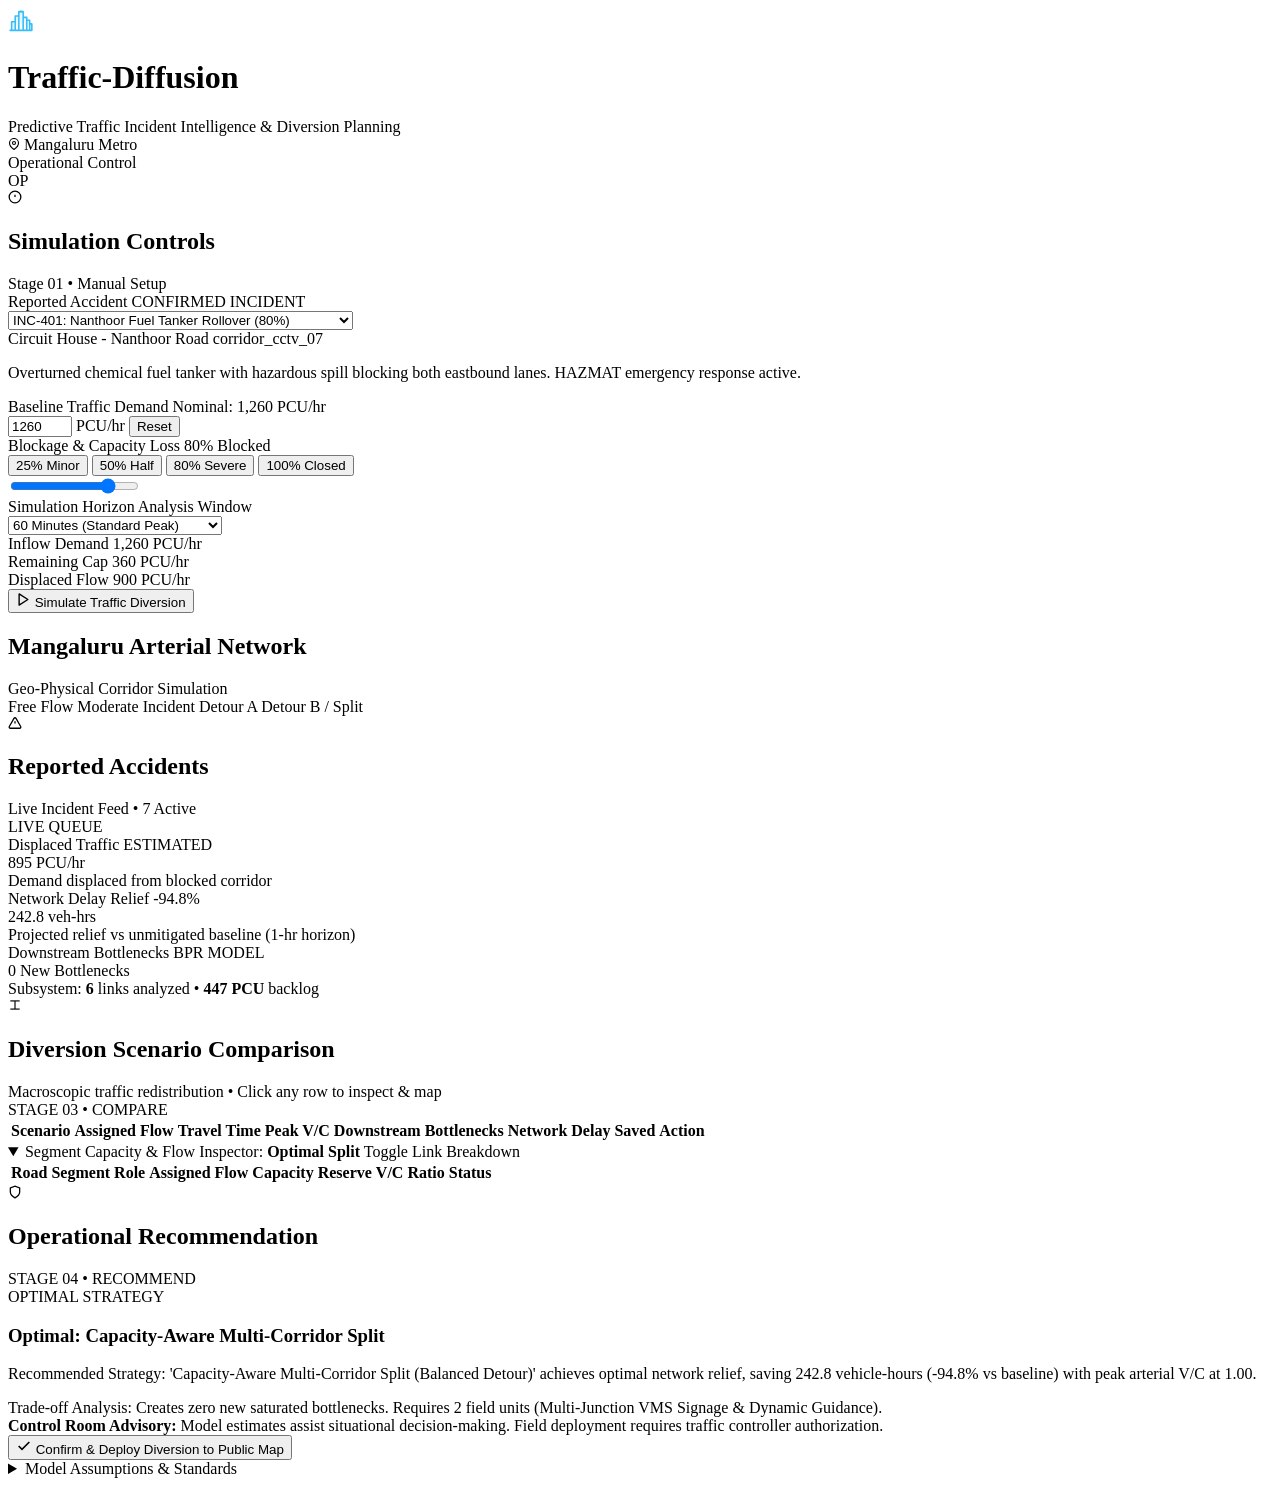
==== commit e593d3c2: "feat: complete road-accurate network mapping, multi-criteria routing, and diversion deployment to pu" ====
--- a/frontend/index.html
+++ b/frontend/index.html
@@ -3,701 +3,392 @@
 <head>
   <meta charset="UTF-8">
   <meta name="viewport" content="width=device-width, initial-scale=1.0">
-  <title>Traffic-Diffusion — Traffic Diversion Intelligence for Control Rooms</title>
+  <title>Traffic-Diffusion — Predictive Traffic Intelligence &amp; Intervention Planning</title>
   <link rel="stylesheet" href="/css/maplibre-gl.css">
-  <link rel="stylesheet" href="/css/style.css?v=7.0">
+  <link rel="stylesheet" href="/css/style.css?v=9.0">
   <link rel="preconnect" href="https://fonts.googleapis.com">
   <link rel="preconnect" href="https://fonts.gstatic.com" crossorigin>
   <link href="https://fonts.googleapis.com/css2?family=Plus+Jakarta+Sans:wght@400;500;600;700;800&family=JetBrains+Mono:wght@500;600;700&display=swap" rel="stylesheet">
 </head>
-<body>
+<body class="theme-control-room">
   <div class="app-layout">
 
-    <!-- Top Navigation Header -->
+    <!-- Top Navigation & Operations Header -->
     <header class="app-header">
       <div class="header-left">
-        <div class="logo-box">
-          <svg width="30" height="30" viewBox="0 0 36 36" fill="none">
-            <path d="M3 31H33M5 31V19H10V31M10 19V11H15V31M15 11V5H21V31M21 13H26V31M26 17H30V31M30 22H33V31" stroke="#3b82f6" stroke-width="2.2" stroke-linecap="round" stroke-linejoin="round" fill="rgba(59, 130, 246, 0.18)"/>
-            <circle cx="18" cy="5" r="1.5" fill="#60a5fa"/>
+        <div class="brand-box">
+          <svg width="26" height="26" viewBox="0 0 36 36" fill="none">
+            <path d="M3 31H33M5 31V19H10V31M10 19V11H15V31M15 11V5H21V31M21 13H26V31M26 17H30V31M30 22H33V31" stroke="#38bdf8" stroke-width="2.2" stroke-linecap="round" stroke-linejoin="round" fill="rgba(56, 189, 248, 0.12)"/>
+            <circle cx="18" cy="5" r="1.5" fill="#38bdf8"/>
           </svg>
-        </div>
-        <div class="brand-headings">
-          <h1 class="brand-title">Traffic-Diffusion</h1>
-          <p class="brand-subtitle">Traffic Diversion Intelligence for Control Rooms</p>
+          <div class="brand-text">
+            <h1 class="brand-title">Traffic-Diffusion</h1>
+            <span class="brand-subtitle">Predictive Traffic Incident Intelligence &amp; Diversion Planning</span>
+          </div>
         </div>
       </div>
 
+      <!-- Right: Sector, Status, Clock & Controller Badge -->
       <div class="header-right">
-        <!-- Prominent Simulation Badge -->
-        <div class="header-pill pill-simulated" id="badgeSimulatedScenario" title="Data Provenance: Deterministic Scenario Simulation">
-          <span class="chip-dot dot-blocked"></span>
-          <span>SIMULATED SCENARIO</span>
-        </div>
-
-        <!-- Live Status Pill -->
-        <div class="header-pill pill-live">
-          <span class="live-dot-pulse"></span>
-          <span>Control Room Active</span>
-        </div>
-
-        <!-- City Sector Badge (Unified Mangaluru Demonstration Sector) -->
-        <div class="header-pill pill-location" title="Demonstration Sector: Mangaluru Metropolitan Arterials (NH-66 / NH-73)">
-          <svg width="13" height="13" viewBox="0 0 24 24" fill="none" stroke="currentColor" stroke-width="2.2" stroke-linecap="round" stroke-linejoin="round">
+        <div class="header-tag">
+          <svg width="12" height="12" viewBox="0 0 24 24" fill="none" stroke="currentColor" stroke-width="2.2" stroke-linecap="round" stroke-linejoin="round">
             <path d="M21 10c0 7-9 13-9 13s-9-6-9-13a9 9 0 0 1 18 0z"></path>
             <circle cx="12" cy="10" r="3"></circle>
           </svg>
-          <span id="currentCityName">Mangaluru Metro (17 Nodes / 38 Edges)</span>
-        </div>
-
-        <!-- Reset Demo Action -->
-        <button type="button" class="btn-topbar-action" id="btnResetDemo" title="Reset network graph and restore repeatable demo scenario">
-          Reset Demo
-        </button>
-
-        <!-- Create Incident Action -->
-        <button type="button" class="btn-topbar-action btn-topbar-primary" id="btnOpenCreateIncidentModal" title="Create or simulate custom traffic disruption">
-          + Create Incident
-        </button>
-
-        <!-- Citizen Ingestion Queue Trigger -->
-        <button type="button" class="btn-citizen-feed-toggle" id="btnOpenCitizenFeed" title="Open Citizen Ingestion Queue">
-          <svg width="14" height="14" viewBox="0 0 24 24" fill="none" stroke="currentColor" stroke-width="2.2" stroke-linecap="round" stroke-linejoin="round">
-            <path d="M18 8A6 6 0 0 0 6 8c0 7-3 9-3 9h18s-3-2-3-9"></path>
-            <path d="M13.73 21a2 2 0 0 1-3.46 0"></path>
-          </svg>
-          <span>Citizen Feed</span>
-          <span class="feed-count-badge" id="citizenFeedCount">3</span>
-        </button>
-
-        <div class="user-avatar" title="Traffic Control Room Operator">OP</div>
+          <span class="tag-value" id="currentCityName">Mangaluru Metro</span>
+        </div>
+
+        <div class="status-indicator">
+          <span class="status-dot"></span>
+          <span class="status-text">Operational Control</span>
+        </div>
+
+        <div class="header-clock" id="headerLiveClock"></div>
+
+        <div class="user-avatar" title="Operations Controller">
+          <span>OP</span>
+        </div>
       </div>
     </header>
 
-    <!-- Workspace Container (Sidebar + Dashboard Main) -->
-    <div class="workspace-body">
-
-      <!-- Left Sidebar Navigation -->
-      <aside class="sidebar">
-        <button type="button" class="sidebar-item active" id="tabDashboard">
-          <svg width="16" height="16" viewBox="0 0 24 24" fill="none" stroke="currentColor" stroke-width="2.2" stroke-linecap="round" stroke-linejoin="round">
-            <rect x="3" y="3" width="7" height="9"></rect>
-            <rect x="14" y="3" width="7" height="5"></rect>
-            <rect x="14" y="12" width="7" height="9"></rect>
-            <rect x="3" y="16" width="7" height="5"></rect>
-          </svg>
-          <span>Diversion Studio</span>
-        </button>
-
-        <button type="button" class="sidebar-item" id="tabIncidentAnalysis">
-          <svg width="16" height="16" viewBox="0 0 24 24" fill="none" stroke="currentColor" stroke-width="2.2" stroke-linecap="round" stroke-linejoin="round">
-            <path d="M10.29 3.86L1.82 18a2 2 0 0 0 1.71 3h16.94a2 2 0 0 0 1.71-3L13.71 3.86a2 2 0 0 0-3.42 0z"></path>
-            <line x1="12" y1="9" x2="12" y2="13"></line>
-            <line x1="12" y1="17" x2="12.01" y2="17"></line>
-          </svg>
-          <span>Citizen Reports</span>
-        </button>
-
-        <div class="sidebar-links">
-          <span class="sublink-header">External Portals</span>
-          <a href="/public" target="_blank" class="sublink" title="Open Public Citizen Reporting Web App">Citizen App &rarr;</a>
-          <a href="/docs" target="_blank" class="sublink" title="Open FastAPI Interactive OpenAPI Docs">API Specs &rarr;</a>
-        </div>
-      </aside>
-
-      <!-- Main Operational Dashboard -->
-      <main class="dashboard-viewport">
-
-        <!-- ================================================================ -->
-        <!-- ROW 1: 4 TELEMETRY METRIC CARDS (REAL NETWORK-DERIVED DATA)        -->
-        <!-- ================================================================ -->
-        <section class="kpi-grid">
-
-          <!-- 1. Active Displaced Demand -->
-          <div class="kpi-card">
-            <div class="kpi-left">
-              <div class="kpi-icon-box icon-red">
-                <svg width="19" height="19" viewBox="0 0 24 24" fill="none" stroke="#f43f5e" stroke-width="2.2" stroke-linecap="round" stroke-linejoin="round">
-                  <path d="M14 16H9m10 0h3v-3.15a1 1 0 0 0-.84-.99L16 11l-2.7-3.6a1 1 0 0 0-.8-.4H7.5a1 1 0 0 0-.8.4L4 11l-5.16.86a1 1 0 0 0-.84.99V16h3m14 0a2 2 0 1 1-4 0 2 2 0 0 1 4 0zm-10 0a2 2 0 1 1-4 0 2 2 0 0 1 4 0z"></path>
-                </svg>
-              </div>
-              <div class="kpi-content">
-                <span class="kpi-label">Displaced Hourly Demand</span>
-                <div class="kpi-data-line">
-                  <span class="kpi-value" id="kpiDisplacedDemand">895 PCU/hr</span>
-                  <span class="kpi-tag-provenance">[ESTIMATED]</span>
-                </div>
-              </div>
-            </div>
-          </div>
-
-          <!-- 2. Capacity Lost on Blocked Corridor -->
-          <div class="kpi-card">
-            <div class="kpi-left">
-              <div class="kpi-icon-box icon-amber">
-                <svg width="19" height="19" viewBox="0 0 24 24" fill="none" stroke="#fbbf24" stroke-width="2.2" stroke-linecap="round" stroke-linejoin="round">
-                  <path d="M10.29 3.86L1.82 18a2 2 0 0 0 1.71 3h16.94a2 2 0 0 0 1.71-3L13.71 3.86a2 2 0 0 0-3.42 0z"></path>
-                  <line x1="12" y1="9" x2="12" y2="13"></line>
-                  <line x1="12" y1="17" x2="12.01" y2="17"></line>
-                </svg>
-              </div>
-              <div class="kpi-content">
-                <span class="kpi-label">Corridor Capacity Lost</span>
-                <div class="kpi-data-line">
-                  <span class="kpi-value" id="kpiCapacityLost">1,440 PCU/hr</span>
-                  <span class="kpi-tag-provenance" id="kpiCapacityLostTag">[ESTIMATED]</span>
-                </div>
-              </div>
-            </div>
-          </div>
-
-          <!-- 3. Network Saturated Corridors (V/C >= 1.0) -->
-          <div class="kpi-card">
-            <div class="kpi-left">
-              <div class="kpi-icon-box icon-blue">
-                <svg width="19" height="19" viewBox="0 0 24 24" fill="none" stroke="#38bdf8" stroke-width="2.2" stroke-linecap="round" stroke-linejoin="round">
-                  <path d="M4 19L8 5m8 14l4-14M12 5v3m0 6v3"></path>
-                </svg>
-              </div>
-              <div class="kpi-content">
-                <span class="kpi-label">Saturated Links (V/C &ge; 1.0)</span>
-                <div class="kpi-data-line">
-                  <span class="kpi-value" id="kpiSaturatedCount">1 Segment</span>
-                  <span class="kpi-tag-provenance">[BPR MODEL]</span>
-                </div>
-              </div>
-            </div>
-          </div>
-
-          <!-- 4. Optimal Diversion Delay Saved -->
-          <div class="kpi-card">
-            <div class="kpi-left">
-              <div class="kpi-icon-box icon-green">
-                <svg width="19" height="19" viewBox="0 0 24 24" fill="none" stroke="#22c55e" stroke-width="2.2" stroke-linecap="round" stroke-linejoin="round">
-                  <polyline points="23 6 13.5 15.5 8.5 10.5 1 18"></polyline>
-                  <polyline points="17 6 23 6 23 12"></polyline>
-                </svg>
-              </div>
-              <div class="kpi-content">
-                <span class="kpi-label">Projected Delay Reduction</span>
-                <div class="kpi-data-line">
-                  <span class="kpi-value" id="kpiDelaySaved">242.8 veh-hrs</span>
-                  <span class="kpi-tag-provenance trend-green" id="kpiDelayPctTag">-94.8%</span>
-                </div>
-              </div>
-            </div>
-          </div>
-
-        </section>
-
-        <!-- ================================================================ -->
-        <!-- ROW 2: 3D TRAFFIC MAP (LEFT) & INCIDENT CONTROLLER (RIGHT)        -->
-        <!-- ================================================================ -->
-        <section class="middle-grid">
-
-          <!-- Left Card: Live 3D Traffic & Diversion Map -->
-          <div class="panel map-card">
-            <div class="panel-topbar">
-              <div class="title-with-icon">
-                <svg width="16" height="16" viewBox="0 0 24 24" fill="none" stroke="#38bdf8" stroke-width="2.2" stroke-linecap="round" stroke-linejoin="round">
-                  <polygon points="1 6 1 22 8 18 16 22 23 18 23 2 16 6 8 2 1 6"></polygon>
-                  <line x1="8" y1="2" x2="8" y2="18"></line>
-                  <line x1="16" y1="6" x2="16" y2="22"></line>
-                </svg>
-                <h2 class="panel-title" id="mapCardTitle">Mangaluru Metropolitan Arterials (3D Map)</h2>
-              </div>
-              <div class="map-legend-row" id="mapCompactLegend">
-                <span class="legend-chip" title="Confirmed blocked road segment (Solid Red)">
-                  <span class="chip-symbol symbol-red-solid"></span>
-                  <span class="legend-chip-label"><strong>Red:</strong> Confirmed Blockage</span>
-                </span>
-                <span class="legend-chip" title="Suspected blockage distinguished by dashed line pattern and warning label">
-                  <span class="chip-symbol symbol-red-dashed"></span>
-                  <span class="legend-chip-label"><strong>Red (Dashed):</strong> Suspected Blockage</span>
-                </span>
-                <span class="legend-chip" title="Recommended diversion route (Blue)">
-                  <span class="chip-symbol symbol-blue-solid"></span>
-                  <span class="legend-chip-label"><strong>Blue:</strong> Recommended Route</span>
-                </span>
-                <span class="legend-chip" title="Alternative candidate route (Orange)">
-                  <span class="chip-symbol symbol-orange-solid"></span>
-                  <span class="legend-chip-label"><strong>Orange:</strong> Alternative Route</span>
-                </span>
-              </div>
-            </div>
-
-            <!-- Analytical Map Controls Toolbar -->
-            <div class="map-toolbar-row">
-              <div class="view-toggle-group">
-                <button type="button" class="btn-toggle active" id="btnMapStateScenario">Forecast / Scenario</button>
-                <button type="button" class="btn-toggle" id="btnMapStateBaseline">Baseline View</button>
-              </div>
-
-              <div class="horizon-selector-group">
-                <span class="horizon-label">Forecast Horizon:</span>
-                <button type="button" class="btn-horizon" data-horizon="15" id="btnHorizon15">15 min</button>
-                <button type="button" class="btn-horizon active" data-horizon="30" id="btnHorizon30">30 min</button>
-                <button type="button" class="btn-horizon" data-horizon="60" id="btnHorizon60">60 min</button>
-              </div>
-
-              <div class="map-freshness-info" id="mapFreshnessInfo">
-                Network: Mangaluru Arterials (17 Nodes, 38 Edges) &bull; Macroscopic Simulation
-              </div>
-            </div>
-
-            <div class="map-canvas-wrapper">
-              <div id="liveTrafficMap" class="maplibre-3d-map"></div>
-            </div>
-          </div>
-
-          <!-- Right Card: STEP 1 — Incident Controller & Disruption Parameters -->
-          <div class="panel incident-controller-card">
-            <div class="panel-topbar">
+    <!-- Main Dashboard Container -->
+    <main class="dashboard-main">
+
+      <!-- STAGE 1: Incident Setup (Detect) & Live Network Map -->
+      <section class="workspace-grid">
+
+        <!-- Left Column: Incident Setup & Simulation Parameters -->
+        <div class="panel incident-panel">
+          <div class="panel-header">
+            <div class="header-with-icon">
+              <span class="icon-header icon-red">
+                <svg width="14" height="14" viewBox="0 0 24 24" fill="none" stroke="currentColor" stroke-width="2.2"><circle cx="12" cy="12" r="10"></circle><line x1="12" y1="8" x2="12" y2="12"></line><line x1="12" y1="16" x2="12.01" y2="16"></line></svg>
+              </span>
+              <h2 class="panel-title">Simulation Controls</h2>
+            </div>
+            <span class="panel-meta">Stage 01 &bull; Manual Setup</span>
+          </div>
+
+          <div class="panel-body">
+            <!-- Reported Incident / Accident Selector -->
+            <div class="control-group">
+              <div class="label-with-tip">
+                <label for="selectActiveIncident" class="control-label">Reported Accident</label>
+                <span class="control-tip" id="lblIncidentStatusBadge">CONFIRMED INCIDENT</span>
+              </div>
+              <select id="selectActiveIncident" class="control-select">
+                <option value="INC-MNG-401" selected>INC-401: Nanthoor Fuel Tanker Rollover (80%)</option>
+                <option value="INC-MNG-402">INC-402: Bunts Hostel Bus Crash &amp; Flooding (50%)</option>
+                <option value="INC-MNG-403">INC-403: NH-66 Kuntikan Container Breakdown (75%)</option>
+                <option value="INC-MNG-404">INC-404: K.S. Rao Main Cavity Closure (100%)</option>
+                <option value="INC-MNG-405">INC-405: M.G. Road Lalbagh Bus Collision (60%)</option>
+                <option value="INC-MNG-406">INC-406: Falnir Tree Fall &amp; Wire Hazard (65%)</option>
+                <option value="INC-MNG-407">INC-407: Port Road Freight Jackknife (70%)</option>
+              </select>
+            </div>
+
+            <!-- Active Incident Context Card with Why / Cause -->
+            <div class="incident-context-card">
+              <div class="ctx-header">
+                <span class="ctx-road-name" id="lblActiveRoadName">Circuit House - Nanthoor Road</span>
+                <span class="ctx-edge-id" id="lblActiveEdgeId">corridor_cctv_07</span>
+              </div>
+              <p class="ctx-cause-text" id="lblActiveCauseText">Overturned chemical fuel tanker with hazardous spill blocking both eastbound lanes. HAZMAT emergency response active.</p>
+            </div>
+
+            <!-- Manual Baseline Demand Entry -->
+            <div class="control-group">
+              <div class="label-with-tip">
+                <label for="inputBaselineDemand" class="control-label">Baseline Traffic Demand</label>
+                <span class="control-tip" id="lblNominalBaselineHint">Nominal: 1,260 PCU/hr</span>
+              </div>
+              <div class="demand-input-row">
+                <input type="number" id="inputBaselineDemand" class="control-input" min="100" max="6000" step="50" value="1260" placeholder="e.g. 1500">
+                <span class="input-unit">PCU/hr</span>
+                <button type="button" id="btnResetDemand" class="btn-input-aux" title="Reset to corridor nominal baseline">Reset</button>
+              </div>
+            </div>
+
+            <!-- Incident Severity Chips & Blockage Slider -->
+            <div class="control-group">
+              <div class="label-with-tip">
+                <label class="control-label">Blockage &amp; Capacity Loss</label>
+                <span class="slider-readout" id="lblBlockagePct">80% Blocked</span>
+              </div>
+              <div class="severity-chips">
+                <button type="button" class="severity-chip" data-block="25">25% Minor</button>
+                <button type="button" class="severity-chip" data-block="50">50% Half</button>
+                <button type="button" class="severity-chip active" data-block="80">80% Severe</button>
+                <button type="button" class="severity-chip" data-block="100">100% Closed</button>
+              </div>
+              <input type="range" id="sliderBlockage" min="0" max="100" step="5" value="80" class="control-range">
+            </div>
+
+            <!-- Simulation Horizon Selector -->
+            <div class="control-group">
+              <div class="label-with-tip">
+                <label for="selectHorizon" class="control-label">Simulation Horizon</label>
+                <span class="control-tip">Analysis Window</span>
+              </div>
+              <select id="selectHorizon" class="control-select">
+                <option value="30">30 Minutes (Rapid Incident)</option>
+                <option value="45">45 Minutes</option>
+                <option value="60" selected>60 Minutes (Standard Peak)</option>
+                <option value="90">90 Minutes (Major Clearing)</option>
+                <option value="120">120 Minutes (Extended Closure)</option>
+              </select>
+            </div>
+
+            <!-- Real-Time Demand & Capacity Telemetry -->
+            <div class="demand-summary-strip">
+              <div class="demand-stat">
+                <span class="d-label">Inflow Demand</span>
+                <span class="d-val" id="lblNominalFlow">1,260 PCU/hr</span>
+              </div>
+              <div class="demand-stat">
+                <span class="d-label">Remaining Cap</span>
+                <span class="d-val" id="lblEffectiveCap">360 PCU/hr</span>
+              </div>
+              <div class="demand-stat stat-displaced">
+                <span class="d-label">Displaced Flow</span>
+                <span class="d-val text-red" id="lblDisplacedFlow">900 PCU/hr</span>
+              </div>
+            </div>
+
+            <!-- Primary Action Button -->
+            <button type="button" class="btn-run-analysis" id="btnSimulateDiversion">
+              <svg width="15" height="15" viewBox="0 0 24 24" fill="none" stroke="currentColor" stroke-width="2.2" stroke-linecap="round" stroke-linejoin="round">
+                <polygon points="5 3 19 12 5 21 5 3"></polygon>
+              </svg>
+              <span>Simulate Traffic Diversion</span>
+            </button>
+          </div>
+        </div>
+
+        <!-- Center Column: Live Network Map with Real Physical Route Overlays -->
+        <div class="panel map-panel">
+          <div class="panel-header">
+            <div class="map-title-row">
+              <h2 class="panel-title" id="mapCardTitle">Mangaluru Arterial Network</h2>
+              <span class="panel-meta">Geo-Physical Corridor Simulation</span>
+            </div>
+            <div class="map-legend">
+              <span class="legend-item"><span class="legend-dot dot-freeflow"></span>Free Flow</span>
+              <span class="legend-item"><span class="legend-dot dot-moderate"></span>Moderate</span>
+              <span class="legend-item"><span class="legend-dot dot-heavy"></span>Incident</span>
+              <span class="legend-item"><span class="legend-dot dot-detour-a"></span>Detour A</span>
+              <span class="legend-item"><span class="legend-dot dot-detour-b"></span>Detour B / Split</span>
+            </div>
+          </div>
+
+          <div class="map-canvas-container">
+            <div id="liveTrafficMap" class="maplibre-container"></div>
+          </div>
+        </div>
+
+        <!-- Right Column: Reported Accidents & Incidents List (Live Queue) -->
+        <div class="panel incident-queue-panel">
+          <div class="panel-header">
+            <div class="header-with-icon">
+              <span class="icon-header icon-amber">
+                <svg width="14" height="14" viewBox="0 0 24 24" fill="none" stroke="currentColor" stroke-width="2.2"><path d="m21.73 18-8-14a2 2 0 0 0-3.48 0l-8 14A2 2 0 0 0 4 21h16a2 2 0 0 0 1.73-3Z"></path><line x1="12" y1="9" x2="12" y2="13"></line><line x1="12" y1="17" x2="12.01" y2="17"></line></svg>
+              </span>
               <div>
-                <div class="step-indicator-chip"><span class="step-num">STEP 1</span><span>Detect the Problem</span></div>
-                <div class="title-with-icon">
-                  <svg width="16" height="16" viewBox="0 0 24 24" fill="none" stroke="#f59e0b" stroke-width="2.2" stroke-linecap="round" stroke-linejoin="round">
-                    <circle cx="12" cy="12" r="3"></circle>
-                    <path d="M19.4 15a1.65 1.65 0 0 0 .33 1.82l.06.06a2 2 0 0 1 0 2.83 2 2 0 0 1-2.83 0l-.06-.06a1.65 1.65 0 0 0-1.82-.33 1.65 1.65 0 0 0-1 1.51V21a2 2 0 0 1-2 2 2 2 0 0 1-2-2v-.09A1.65 1.65 0 0 0 9 19.4a1.65 1.65 0 0 0-1.82.33l-.06.06a2 2 0 0 1-2.83 0 2 2 0 0 1 0-2.83l.06-.06a1.65 1.65 0 0 0 .33-1.82 1.65 1.65 0 0 0-1.51-1H3a2 2 0 0 1-2-2 2 2 0 0 1 2-2h.09A1.65 1.65 0 0 0 4.6 9a1.65 1.65 0 0 0-.33-1.82l-.06-.06a2 2 0 0 1 0-2.83 2 2 0 0 1 2.83 0l.06.06a1.65 1.65 0 0 0 1.82.33H9a1.65 1.65 0 0 0 1-1.51V3a2 2 0 0 1 2-2 2 2 0 0 1 2 2v.09a1.65 1.65 0 0 0 1 1.51 1.65 1.65 0 0 0 1.82-.33l.06-.06a2 2 0 0 1 2.83 0 2 2 0 0 1 0 2.83l-.06.06a1.65 1.65 0 0 0-.33 1.82V9a1.65 1.65 0 0 0 1.51 1H21a2 2 0 0 1 2 2 2 2 0 0 1-2 2h-.09a1.65 1.65 0 0 0-1.51 1z"></path>
-                  </svg>
-                  <h2 class="panel-title">Incident &amp; Disruption Setup</h2>
-                </div>
-              </div>
-            </div>
-
-            <!-- Preset Scenarios -->
-            <div class="preset-group">
-              <span class="control-label">Reported Incident Presets:</span>
-              <div class="preset-chips">
-                <button type="button" class="preset-chip active" id="presetNanthoor" data-corridor="corridor_cctv_07" data-block="80">
-                  Nanthoor Rollover (80%)
-                </button>
-                <button type="button" class="preset-chip" id="presetBunts" data-corridor="corridor_cctv_05" data-block="50">
-                  Bunts Waterlogging (50%)
-                </button>
-                <button type="button" class="preset-chip" id="presetMgRoad" data-corridor="corridor_cctv_10" data-block="60">
-                  MG Road Bus Stall (60%)
-                </button>
-                <button type="button" class="preset-chip" id="presetHampankatta" data-corridor="corridor_cctv_01" data-block="100">
-                  K.S. Rao Closure (100%)
-                </button>
-              </div>
-            </div>
-
-            <!-- Parameters Form -->
-            <div class="params-form">
-              <div class="form-row">
-                <label for="selectCorridor" class="control-label">Target Road Segment:</label>
-                <select id="selectCorridor" class="control-select">
-                  <option value="corridor_cctv_07" selected>Circuit House - Nanthoor Road (corridor_cctv_07)</option>
-                  <option value="corridor_cctv_05">Bunts Hostel - Kadri Road (corridor_cctv_05)</option>
-                  <option value="corridor_cctv_10">M.G. Road (Lalbagh - Ladyhill) (corridor_cctv_10)</option>
-                  <option value="corridor_cctv_01">K.S. Rao Arterial Road (corridor_cctv_01)</option>
-                  <option value="corridor_cctv_08_rev">NH-66 Kuntikan to Nanthoor (corridor_cctv_08_rev)</option>
-                  <option value="corridor_cctv_15">NH-66 Pumpwell to Nanthoor Bypass (corridor_cctv_15)</option>
-                </select>
-                <div style="font-size: 11px; color: #38bdf8; margin-top: 4px;">Tip: Click any corridor on the 3D map to select it directly.</div>
-              </div>
-
-              <!-- Quick Severity Level Selector -->
-              <div class="form-row">
-                <span class="control-label">Incident Severity Level:</span>
-                <div class="severity-chips">
-                  <button type="button" class="severity-chip" data-block="25">Minor (25%)</button>
-                  <button type="button" class="severity-chip" data-block="50">Moderate (50%)</button>
-                  <button type="button" class="severity-chip active" data-block="80">Severe (80%)</button>
-                  <button type="button" class="severity-chip" data-block="100">Full Block (100%)</button>
-                </div>
-              </div>
-
-              <div class="form-row">
-                <div class="slider-header">
-                  <label for="sliderBlockage" class="control-label">Capacity Blockage Adjustment:</label>
-                  <span class="slider-val" id="lblBlockagePct">80% Blocked</span>
-                </div>
-                <input type="range" id="sliderBlockage" min="0" max="100" step="5" value="80" class="control-range">
-              </div>
-
-              <!-- Full Closure Switch -->
-              <div class="form-row" style="margin-top: -4px;">
-                <label style="display: flex; align-items: center; gap: 8px; font-size: 11.5px; color: #cbd5e1; cursor: pointer;">
-                  <input type="checkbox" id="chkFullClosure">
-                  <span>Enforce Complete Road Closure (100% capacity lost)</span>
-                </label>
-              </div>
-
-              <!-- Incident Detail Panel -->
-              <div class="incident-detail-box" id="incidentDetailBox">
-                <div class="incident-detail-header">
-                  <strong id="incDetailTitle">Active Incident: Nanthoor Rollover</strong>
-                  <span class="verification-toggle-chip badge-confirmed" id="incDetailStatus" title="Click to toggle between Confirmed Closure (Solid Red) and Suspected Blockage (Dashed Red)">CONFIRMED CLOSURE</span>
-                </div>
-                <div class="incident-detail-meta">
-                  <span><strong>Type:</strong> <span id="incDetailType">Collision</span></span>
-                  <span><strong>Source:</strong> <span id="incDetailSource">Traffic Control HQ</span></span>
-                  <span><strong>Duration:</strong> <span id="incDetailDuration">45 min</span></span>
-                  <span><strong>Method:</strong> <span id="incDetailMethod">BPR Queue Model</span></span>
-                </div>
-                <div style="font-size: 10.5px; color: #64748b; margin-top: 4px;">
-                  <strong>Limitations:</strong> <span id="incDetailLimitations">Conditional simulation grounded in link capacities</span>
-                </div>
-              </div>
-
-              <!-- Computed Displaced Demand Inspection Strip -->
-              <div class="computed-demand-strip" style="margin-top: 10px;">
-                <div class="demand-stat">
-                  <span class="d-label">Baseline Demand</span>
-                  <span class="d-val" id="lblNominalFlow">1,255 PCU/hr</span>
-                </div>
-                <div class="demand-stat">
-                  <span class="d-label">Effective Capacity</span>
-                  <span class="d-val" id="lblEffectiveCap">360 PCU/hr</span>
-                </div>
-                <div class="demand-stat stat-highlight">
-                  <span class="d-label">Displaced Flow to Divert</span>
-                  <span class="d-val text-red" id="lblDisplacedFlow">895 PCU/hr</span>
-                </div>
-              </div>
-
-              <!-- Two Distinct Primary Action Buttons -->
-              <button type="button" class="btn-secondary-action" id="btnRunImpactAnalysis">
-                <svg width="15" height="15" viewBox="0 0 24 24" fill="none" stroke="currentColor" stroke-width="2.2">
-                  <path d="M22 12h-4l-3 9L9 3l-3 9H2"/>
-                </svg>
-                <span>Run Impact Analysis (15 / 30 / 60m)</span>
-              </button>
-
-              <button type="button" class="btn-primary-action" id="btnSimulateDiversion" style="margin-top: 8px;">
-                <svg width="16" height="16" viewBox="0 0 24 24" fill="none" stroke="currentColor" stroke-width="2.2" stroke-linecap="round" stroke-linejoin="round">
-                  <circle cx="12" cy="12" r="10"></circle>
-                  <polygon points="10 8 16 12 10 16 10 8"></polygon>
-                </svg>
-                <span>Compare Interventions (What-If)</span>
-              </button>
-            </div>
-
-          </div>
-
-        </section>
-
-        <!-- ================================================================ -->
-        <!-- ROW 3: STEP 2 (RIPPLE EFFECT) & STEP 3 (INTERVENTIONS COMPARISON)  -->
-        <!-- ================================================================ -->
-        <section class="bottom-diversion-grid">
-
-          <!-- STEP 2: Discovered Viable Detours in Graph & Ripple Effect -->
-          <div class="panel detours-card">
-            <div class="panel-topbar">
+                <h2 class="panel-title">Reported Accidents</h2>
+                <span class="panel-meta">Live Incident Feed &bull; 7 Active</span>
+              </div>
+            </div>
+            <span class="badge-live-pulse" id="lblLivePulse">LIVE QUEUE</span>
+          </div>
+
+          <div class="incident-queue-scroll" id="incidentQueueList">
+            <!-- Populated dynamically by app.js with incidents and reasons -->
+          </div>
+        </div>
+
+          <div class="map-canvas-container">
+            <div id="liveTrafficMap" class="maplibre-container"></div>
+          </div>
+        </div>
+
+      </section>
+
+      <!-- STAGE 2: Real Predictive Impact Telemetry (Predict) -->
+      <section class="summary-strip" id="impactSummaryContainer">
+        <div class="summary-metric">
+          <div class="metric-top-row">
+            <span class="metric-label">Displaced Traffic</span>
+            <span class="provenance-pill" id="provenanceBadge">ESTIMATED</span>
+          </div>
+          <div class="metric-value-row">
+            <span class="metric-value text-red" id="kpiDisplacedDemand">895 PCU/hr</span>
+          </div>
+          <span class="metric-sub">Demand displaced from blocked corridor</span>
+        </div>
+
+        <div class="summary-metric">
+          <div class="metric-top-row">
+            <span class="metric-label">Network Delay Relief</span>
+            <span class="metric-pill pill-green" id="kpiDelayPctTag">-94.8%</span>
+          </div>
+          <div class="metric-value-row">
+            <span class="metric-value text-green" id="kpiDelaySaved">242.8 veh-hrs</span>
+          </div>
+          <span class="metric-sub">Projected relief vs unmitigated baseline (1-hr horizon)</span>
+        </div>
+
+        <div class="summary-metric">
+          <div class="metric-top-row">
+            <span class="metric-label">Downstream Bottlenecks</span>
+            <span class="metric-pill pill-cyan" id="kpiCapacityLostTag">BPR MODEL</span>
+          </div>
+          <div class="metric-value-row">
+            <span class="metric-value text-cyan" id="kpiSaturatedCount">0 New Bottlenecks</span>
+          </div>
+          <span class="metric-sub">Subsystem: <strong id="rippleCorridorsCount">6</strong> links analyzed &bull; <strong id="rippleQueueBacklog">447 PCU</strong> backlog</span>
+        </div>
+      </section>
+
+      <!-- STAGE 3 & 4: Decision Engine (Compare & Recommend) -->
+      <section class="bottom-decision-grid">
+
+        <!-- Left Column: Scenario Comparison & Segment Inspector (Compare) -->
+        <div class="panel comparison-panel">
+          <div class="panel-header">
+            <div class="header-with-icon">
+              <span class="icon-header icon-cyan">
+                <svg width="14" height="14" viewBox="0 0 24 24" fill="none" stroke="currentColor" stroke-width="2"><path d="M4 19h16"></path><path d="M4 5h16"></path><path d="M12 5v14"></path></svg>
+              </span>
               <div>
-                <div class="step-indicator-chip"><span class="step-num">STEP 2</span><span>Predict the Ripple Effect</span></div>
-                <div class="title-with-icon">
-                  <svg width="16" height="16" viewBox="0 0 24 24" fill="none" stroke="#38bdf8" stroke-width="2.2" stroke-linecap="round" stroke-linejoin="round">
-                    <circle cx="18" cy="5" r="3"></circle>
-                    <circle cx="6" cy="12" r="3"></circle>
-                    <circle cx="18" cy="19" r="3"></circle>
-                    <line x1="8.59" y1="13.51" x2="15.42" y2="17.49"></line>
-                    <line x1="15.41" y1="6.51" x2="8.59" y2="10.49"></line>
-                  </svg>
-                  <h2 class="panel-title">Detour Candidates &amp; Risk Ranking</h2>
-                </div>
-              </div>
-              <span class="provenance-chip" id="provenanceBadge">ESTIMATED</span>
-            </div>
-
-            <!-- Tabs: Detour Candidates vs Ranked Risk Segments -->
-            <div class="step2-tabs">
-              <button type="button" class="btn-step2-tab active" id="tabDetours">Detour Routes</button>
-              <button type="button" class="btn-step2-tab" id="tabRiskSegments">Ranked Risk Corridors</button>
-            </div>
-
-            <!-- Tab 1: Detours List -->
-            <div class="detours-list" id="detoursContainer">
-              <!-- Populated dynamically by app.js -->
-            </div>
-
-            <!-- Tab 2: Ranked Risk Segments List -->
-            <div class="risk-list-container hidden" id="riskSegmentsContainer">
-              <!-- Populated dynamically from /api/analysis/risk-segments -->
-            </div>
-
-            <!-- Downstream Ripple Summary Box -->
-            <div class="ripple-summary-box" id="rippleSummaryBox">
-              <div class="ripple-stat-row">
-                <span class="ripple-stat-label">Corridors in Affected Subsystem:</span>
-                <span class="ripple-stat-val" id="rippleCorridorsCount">6 Links</span>
-              </div>
-              <div class="ripple-stat-row">
-                <span class="ripple-stat-label">Unmitigated Queue Backlog (45 min):</span>
-                <span class="ripple-stat-val" id="rippleQueueBacklog">447 PCU</span>
-              </div>
-              <div class="ripple-stat-row">
-                <span class="ripple-stat-label">Saturated Bottleneck Risk:</span>
-                <span class="ripple-stat-val" id="rippleSaturatedRisk">High (V/C &gt; 1.0)</span>
-              </div>
-            </div>
-          </div>
-
-          <!-- STEP 3: Side-by-Side Diversion Scenario Comparison Matrix & Segment Inspector -->
-          <div class="panel comparison-card">
-            <div class="panel-topbar">
-              <div>
-                <div class="step-indicator-chip"><span class="step-num">STEP 3</span><span>Compare Interventions</span></div>
-                <div class="title-with-icon">
-                  <svg width="16" height="16" viewBox="0 0 24 24" fill="none" stroke="#22c55e" stroke-width="2.2" stroke-linecap="round" stroke-linejoin="round">
-                    <path d="M16 4h2a2 2 0 0 1 2 2v14a2 2 0 0 1-2 2H6a2 2 0 0 1-2-2V6a2 2 0 0 1 2-2h2"></path>
-                    <rect x="8" y="2" width="8" height="4" rx="1" ry="1"></rect>
-                    <path d="M9 14l2 2 4-4"></path>
-                  </svg>
-                  <h2 class="panel-title">Diversion Impact Comparison Matrix</h2>
-                </div>
-              </div>
-              <span class="dim-sub">Isolated Macroscopic Calculations &bull; Click row to inspect</span>
-            </div>
-
-            <div class="table-responsive">
-              <table class="comparison-table">
+                <h2 class="panel-title">Diversion Scenario Comparison</h2>
+                <span class="panel-meta">Macroscopic traffic redistribution &bull; Click any row to inspect &amp; map</span>
+              </div>
+            </div>
+            <span class="badge-rec">STAGE 03 &bull; COMPARE</span>
+          </div>
+
+          <div class="table-responsive">
+            <table class="data-table">
+              <thead>
+                <tr>
+                  <th>Scenario</th>
+                  <th>Assigned Flow</th>
+                  <th>Travel Time</th>
+                  <th>Peak V/C</th>
+                  <th>Downstream Bottlenecks</th>
+                  <th>Network Delay Saved</th>
+                  <th>Action</th>
+                </tr>
+              </thead>
+              <tbody id="matrixTableBody">
+                <!-- Populated dynamically by app.js -->
+              </tbody>
+            </table>
+          </div>
+
+          <!-- Segment-by-Segment Capacity & Flow Inspector -->
+          <details class="segment-breakdown-details" id="scenarioSegmentInspector" open>
+            <summary class="segment-summary-bar">
+              <span class="summary-title">Segment Capacity &amp; Flow Inspector: <strong id="inspectorScenarioName">Optimal Split</strong></span>
+              <span class="summary-badge">Toggle Link Breakdown</span>
+            </summary>
+            <div class="table-responsive inspector-scroll-area">
+              <table class="data-table table-dense">
                 <thead>
                   <tr>
-                    <th>Scenario</th>
+                    <th>Road Segment</th>
+                    <th>Role</th>
                     <th>Assigned Flow</th>
-                    <th>Route Time</th>
-                    <th>Peak V/C</th>
-                    <th>Bottlenecks</th>
-                    <th>Delay Saved</th>
-                    <th>Inspect</th>
+                    <th>Capacity</th>
+                    <th>Reserve</th>
+                    <th>V/C Ratio</th>
+                    <th>Status</th>
                   </tr>
                 </thead>
-                <tbody id="matrixTableBody">
+                <tbody id="inspectorTableBody">
                   <!-- Populated dynamically by app.js -->
                 </tbody>
               </table>
             </div>
-
-            <!-- Scenario Segment Breakdown Inspector (Dynamic) -->
-            <div class="scenario-inspector" id="scenarioSegmentInspector">
-              <div class="scenario-inspector-header">
-                <div>
-                  <span class="scenario-inspector-title">Scenario Segment Inspection: <span id="inspectorScenarioName">Optimal Split</span></span>
-                  <div class="scenario-inspector-sub">Individual link demand, capacity, and volume-to-capacity (V/C) ratios under this scenario</div>
-                </div>
-                <span class="provenance-chip" style="font-size: 10px;">SEAM INSPECTOR</span>
-              </div>
-              <div class="table-responsive" style="max-height: 200px; overflow-y: auto;">
-                <table class="inspector-table">
-                  <thead>
-                    <tr>
-                      <th>Road Segment</th>
-                      <th>Role</th>
-                      <th>Flow</th>
-                      <th>Capacity</th>
-                      <th>Reserve</th>
-                      <th>V/C Ratio</th>
-                      <th>Status</th>
-                    </tr>
-                  </thead>
-                  <tbody id="inspectorTableBody">
-                    <!-- Populated dynamically when scenario is clicked -->
-                  </tbody>
-                </table>
-              </div>
-            </div>
-
-          </div>
-
-        </section>
-
-        <!-- ================================================================ -->
-        <!-- ROW 4: STEP 4 (RECOMMEND AN ACTION & ADVISORY)                     -->
-        <!-- ================================================================ -->
-        <section class="panel recommendation-panel" style="margin-top: 18px;">
-          <div class="panel-topbar">
-            <div>
-              <div class="step-indicator-chip"><span class="step-num">STEP 4</span><span>Recommend an Action</span></div>
-              <div class="title-with-icon">
-                <svg width="18" height="18" viewBox="0 0 24 24" fill="none" stroke="#22c55e" stroke-width="2.5" stroke-linecap="round" stroke-linejoin="round">
-                  <path d="M22 11.08V12a10 10 0 1 1-5.93-9.14"></path>
-                  <polyline points="22 4 12 14.01 9 11.01"></polyline>
-                </svg>
-                <h2 class="panel-title">Decision-Support Recommendation &amp; Operational Advisory</h2>
-              </div>
-            </div>
-            <span class="provenance-chip" style="background: rgba(34, 197, 94, 0.15); color: #4ade80; border: 1px solid rgba(34, 197, 94, 0.3);">
-              CALCULATED RECOMMENDATION
-            </span>
-          </div>
-
-          <!-- Mathematical Recommendation Banner -->
-          <div class="recommendation-callout" id="recommendationBanner">
-            <div class="rec-icon-col">
-              <svg width="22" height="22" viewBox="0 0 24 24" fill="none" stroke="#22c55e" stroke-width="2.5" stroke-linecap="round" stroke-linejoin="round">
-                <path d="M22 11.08V12a10 10 0 1 1-5.93-9.14"></path>
-                <polyline points="22 4 12 14.01 9 11.01"></polyline>
-              </svg>
-            </div>
-            <div class="rec-content-col">
-              <div class="rec-title" id="recTitle">Optimal: Capacity-Aware Multi-Corridor Split</div>
-              <div class="rec-desc" id="recDesc">
-                Recommended Strategy: 'Capacity-Aware Multi-Corridor Split (Balanced Detour)' achieves optimal network relief, saving 242.8 vehicle-hours (-94.8% vs baseline) with peak arterial V/C at 1.00.
-              </div>
-              <div class="rec-tradeoff" id="recTradeoff">
-                Trade-off Analysis: 'Capacity-Aware Multi-Corridor Split (Balanced Detour)' creates zero new saturated bottlenecks. Requires 2 units (Multi-Junction VMS Signage &amp; Dynamic Guidance).
-              </div>
-              <div id="recRouteAllocations" style="font-size: 11.5px; color: #cbd5e1; margin-top: 6px; font-weight: 500;">
-                <!-- Populated dynamically with volume and route details -->
-              </div>
-            </div>
-          </div>
-
-          <!-- Decision-Support Disclaimer Notice -->
-          <div class="advisory-notice">
-            <svg class="advisory-icon" width="18" height="18" viewBox="0 0 24 24" fill="none" stroke="currentColor" stroke-width="2.2" stroke-linecap="round" stroke-linejoin="round">
-              <circle cx="12" cy="12" r="10"></circle>
-              <line x1="12" y1="8" x2="12" y2="12"></line>
-              <line x1="12" y1="16" x2="12.01" y2="16"></line>
-            </svg>
-            <div>
-              <strong>Decision-Support Advisory Only:</strong> This system generates macroscopic predictive evaluations to support control-room operators. It does not automatically dispatch police units, actuate signal controllers, or modify physical signage. All interventions require operator verification and command authorization.
-            </div>
-          </div>
-
-          <!-- Modeling Assumptions & Data Quality Disclosures -->
-          <div style="margin-top: 14px; font-size: 11px; color: #94a3b8; line-height: 1.6; border-top: 1px solid rgba(255,255,255,0.06); padding-top: 10px;">
-            <strong style="color: #cbd5e1;">Model Assumptions &amp; Scientific Basis:</strong>
-            <ul id="recAssumptionsList" style="margin-top: 4px; padding-left: 18px;">
-              <li>Nominal segment capacities calculated from IRC lane standards (900 PCU/lane/hr).</li>
-              <li>Travel times follow Bureau of Public Roads (BPR) volume-delay curves: t = t0 * [1 + 0.15*(V/C)^4], bounded at 8.0x crawl speed.</li>
-              <li>Delays and delay savings are measured in vehicle-hours over a standardized 1-hour operational analysis horizon.</li>
-              <li>Initial network conditions are strictly isolated and identical across all candidate scenarios without shared state leakage.</li>
-              <li>Provenance: ESTIMATED FROM ROAD GRAPH TOPOLOGY &amp; MACROSCOPIC FLOW LAWS.</li>
-            </ul>
-          </div>
-        </section>
-
-      </main>
-    </div>
-
-    <!-- Modal for Citizen Reports Ingestion Queue -->
-    <div id="incidentModal" class="app-modal hidden">
-      <div class="modal-window">
-        <div class="modal-top">
-          <div class="title-with-icon">
-            <svg width="18" height="18" viewBox="0 0 24 24" fill="none" stroke="#38bdf8" stroke-width="2.2" stroke-linecap="round" stroke-linejoin="round">
-              <path d="M18 8A6 6 0 0 0 6 8c0 7-3 9-3 9h18s-3-2-3-9"></path>
-              <path d="M13.73 21a2 2 0 0 1-3.46 0"></path>
-            </svg>
-            <h3 class="modal-heading">Public Citizen Incident Reports Queue</h3>
-          </div>
-          <button type="button" class="btn-modal-close" id="btnCloseIncidentModal">&times;</button>
-        </div>
-        <div class="modal-scroll-area">
-          <div id="citizenFeedList" class="citizen-feed">
-            <div class="loading-placeholder">Loading citizen reports...</div>
-          </div>
-        </div>
-      </div>
-    </div>
-
-    <!-- Modal for Creating / Simulating Custom Incidents -->
-    <div id="createIncidentModal" class="app-modal hidden">
-      <div class="modal-window">
-        <div class="modal-top">
-          <div class="title-with-icon">
-            <svg width="18" height="18" viewBox="0 0 24 24" fill="none" stroke="#f59e0b" stroke-width="2.2" stroke-linecap="round" stroke-linejoin="round">
-              <path d="M10.29 3.86L1.82 18a2 2 0 0 0 1.71 3h16.94a2 2 0 0 0 1.71-3L13.71 3.86a2 2 0 0 0-3.42 0z"></path>
-              <line x1="12" y1="9" x2="12" y2="13"></line>
-              <line x1="12" y1="17" x2="12.01" y2="17"></line>
-            </svg>
-            <h3 class="modal-heading">Create / Simulate Road Incident</h3>
-          </div>
-          <button type="button" class="btn-modal-close" id="btnCloseCreateIncidentModal">&times;</button>
-        </div>
-        <div class="modal-scroll-area">
-          <form id="formCreateIncident" class="modal-form-grid">
-            <div>
-              <label class="modal-label" for="modalIncidentCategory">Incident Category</label>
-              <select id="modalIncidentCategory" class="modal-select">
-                <option value="COLLISION">Collision</option>
-                <option value="ROAD_BLOCKAGE">Road Blockage</option>
-                <option value="VEHICLE_BREAKDOWN">Vehicle Breakdown</option>
-                <option value="ROADWORKS">Roadworks / Construction</option>
-                <option value="LANE_CLOSURE">Lane Closure</option>
-                <option value="WEATHER_WATERLOGGING">Weather Waterlogging</option>
-                <option value="SIGNAL_MALFUNCTION">Signal Malfunction</option>
-                <option value="ABNORMAL_CONGESTION">Abnormal Congestion</option>
-                <option value="OTHER">Other Disruption</option>
-              </select>
-            </div>
-            <div>
-              <label class="modal-label" for="modalIncidentEdge">Target Road Segment</label>
-              <select id="modalIncidentEdge" class="modal-select">
-                <!-- Dynamically populated from network edges -->
-              </select>
-            </div>
-            <div>
-              <label class="modal-label" for="modalIncidentSeverity">Severity Level</label>
-              <select id="modalIncidentSeverity" class="modal-select">
-                <option value="LOW">Low (Minor Delay)</option>
-                <option value="MODERATE">Moderate (Partial Disruption)</option>
-                <option value="HIGH" selected>High (Significant Capacity Loss)</option>
-                <option value="CRITICAL">Critical (Severe Gridlock Risk)</option>
-              </select>
-            </div>
-            <div>
-              <label class="modal-label" for="modalBlockagePct">Capacity Reduction (%)</label>
-              <input type="number" id="modalBlockagePct" min="10" max="100" step="5" value="80" class="modal-input">
-            </div>
-            <div>
-              <label class="modal-label" for="modalBlockedLanes">Blocked Lanes</label>
-              <input type="number" id="modalBlockedLanes" min="1" max="4" value="2" class="modal-input">
-            </div>
-            <div>
-              <label class="modal-label" for="modalDurationMin">Estimated Duration (min)</label>
-              <input type="number" id="modalDurationMin" min="5" max="300" step="5" value="45" class="modal-input">
-            </div>
-            <div>
-              <label class="modal-label" for="modalVerificationStatus">Verification State</label>
-              <select id="modalVerificationStatus" class="modal-select">
-                <option value="VERIFIED" selected>Confirmed / Verified Closure</option>
-                <option value="UNVERIFIED">Unconfirmed Report (Flag Only)</option>
-              </select>
-            </div>
-            <div>
-              <label class="modal-label" for="modalProvenance">Data Provenance</label>
-              <select id="modalProvenance" class="modal-select">
-                <option value="SIMULATED" selected>Simulated Scenario</option>
-                <option value="MANUAL_ENTRY">Manual Operator Entry</option>
-                <option value="OBSERVED">Observed Field Incident</option>
-              </select>
-            </div>
-            <div class="modal-form-full">
-              <label class="modal-label" for="modalIncidentSource">Report Source</label>
-              <input type="text" id="modalIncidentSource" value="Control Room Operator Console" class="modal-input">
-            </div>
-            <div class="modal-form-full">
-              <label class="modal-label" for="modalIncidentDesc">Description / Limitations Notes</label>
-              <textarea id="modalIncidentDesc" class="modal-textarea" placeholder="Detail incident specifics and known constraints..."></textarea>
-            </div>
-            <div class="modal-form-full">
-              <label style="display:flex; align-items:center; gap:8px; font-size:12px; color:#f8fafc; cursor:pointer;">
-                <input type="checkbox" id="modalFullClosure">
-                <span>Enforce Complete Road Closure (Prohibits all routing across edge)</span>
-              </label>
-            </div>
-            <div class="modal-form-full modal-actions-row">
-              <button type="button" class="btn-topbar-action" id="btnCancelCreateIncident">Cancel</button>
-              <button type="submit" class="btn-topbar-action btn-topbar-primary" id="btnSubmitCreateIncident">Create Incident &amp; Analyze</button>
-            </div>
-          </form>
-        </div>
-      </div>
-    </div>
-
-    <!-- Global Toast Banner -->
+          </details>
+        </div>
+
+        <!-- Right Column: Operational Recommendation (Recommend) -->
+        <div class="panel recommendation-panel">
+          <div class="panel-header">
+            <div class="header-with-icon">
+              <span class="icon-header icon-green">
+                <svg width="14" height="14" viewBox="0 0 24 24" fill="none" stroke="currentColor" stroke-width="2.2"><path d="M12 22s8-4 8-10V5l-8-3-8 3v7c0 6 8 10 8 10z"></path></svg>
+              </span>
+              <h2 class="panel-title">Operational Recommendation</h2>
+            </div>
+            <span class="badge-rec">STAGE 04 &bull; RECOMMEND</span>
+          </div>
+
+          <div class="panel-body recommendation-body">
+            <div class="rec-headline-box">
+              <div class="rec-badge-tag">OPTIMAL STRATEGY</div>
+              <h3 class="rec-headline" id="recTitle">Optimal: Capacity-Aware Multi-Corridor Split</h3>
+            </div>
+
+            <p class="rec-explanation" id="recDesc">
+              Recommended Strategy: 'Capacity-Aware Multi-Corridor Split (Balanced Detour)' achieves optimal network relief, saving 242.8 vehicle-hours (-94.8% vs baseline) with peak arterial V/C at 1.00.
+            </p>
+
+            <!-- Volume Allocation Split Breakdown -->
+            <div class="rec-allocations-box" id="recRouteAllocations">
+              <!-- Populated dynamically with volume and percentage split -->
+            </div>
+
+            <!-- Field Resource Requirements & Trade-offs -->
+            <div class="rec-tradeoffs" id="recTradeoff">
+              Trade-off Analysis: Creates zero new saturated bottlenecks. Requires 2 field units (Multi-Junction VMS Signage &amp; Dynamic Guidance).
+            </div>
+
+            <!-- Decision-Support Advisory -->
+            <div class="rec-advisory">
+              <strong>Control Room Advisory:</strong> Model estimates assist situational decision-making. Field deployment requires traffic controller authorization.
+            </div>
+
+            <!-- Confirm & Deploy Diversion to Public Map -->
+            <div class="deploy-action-box">
+              <button type="button" id="btnConfirmDeployDiversion" class="btn-confirm-deploy">
+                <svg width="16" height="16" viewBox="0 0 24 24" fill="none" stroke="currentColor" stroke-width="2.5"><polyline points="20 6 9 17 4 12"></polyline></svg>
+                <span id="lblDeployActionText">Confirm &amp; Deploy Diversion to Public Map</span>
+              </button>
+              <div id="deployStatusFeedback" class="deploy-status-feedback" style="display: none;">
+                <span class="deploy-live-dot"></span>
+                <span id="deployStatusMessage">Diversion deployed &bull; Live on Public Map &amp; Citizen GPS</span>
+              </div>
+            </div>
+
+            <!-- Model Assumptions & Standards -->
+            <details class="assumptions-toggle">
+              <summary class="assumptions-summary">Model Assumptions &amp; Standards</summary>
+              <ul id="recAssumptionsList" class="assumptions-items">
+                <li>Capacities derived from IRC standards (900 PCU/lane/hr).</li>
+                <li>Travel times follow Bureau of Public Roads (BPR) volume-delay curves: t = t0 * [1 + 0.15*(V/C)^4], bounded at 8.0x crawl speed.</li>
+                <li>Delays and delay savings measured over a 1-hour operational analysis horizon.</li>
+                <li>Strictly isolated network initial conditions across all candidate scenarios.</li>
+              </ul>
+            </details>
+          </div>
+        </div>
+
+      </section>
+
+    </main>
+
+    <!-- Hidden containers for backwards compatibility -->
+    <div id="detoursContainer" style="display:none;"></div>
+    <div id="kpiCapacityLost" style="display:none;"></div>
+
+    <!-- Global Toast Notification -->
     <div id="actionToast" class="action-toast hidden"></div>
 
   </div>
 
   <script src="/js/maplibre-gl.js"></script>
-  <script src="/js/app.js?v=7.1"></script>
+  <script src="/js/app.js?v=9.0"></script>
 </body>
 </html>
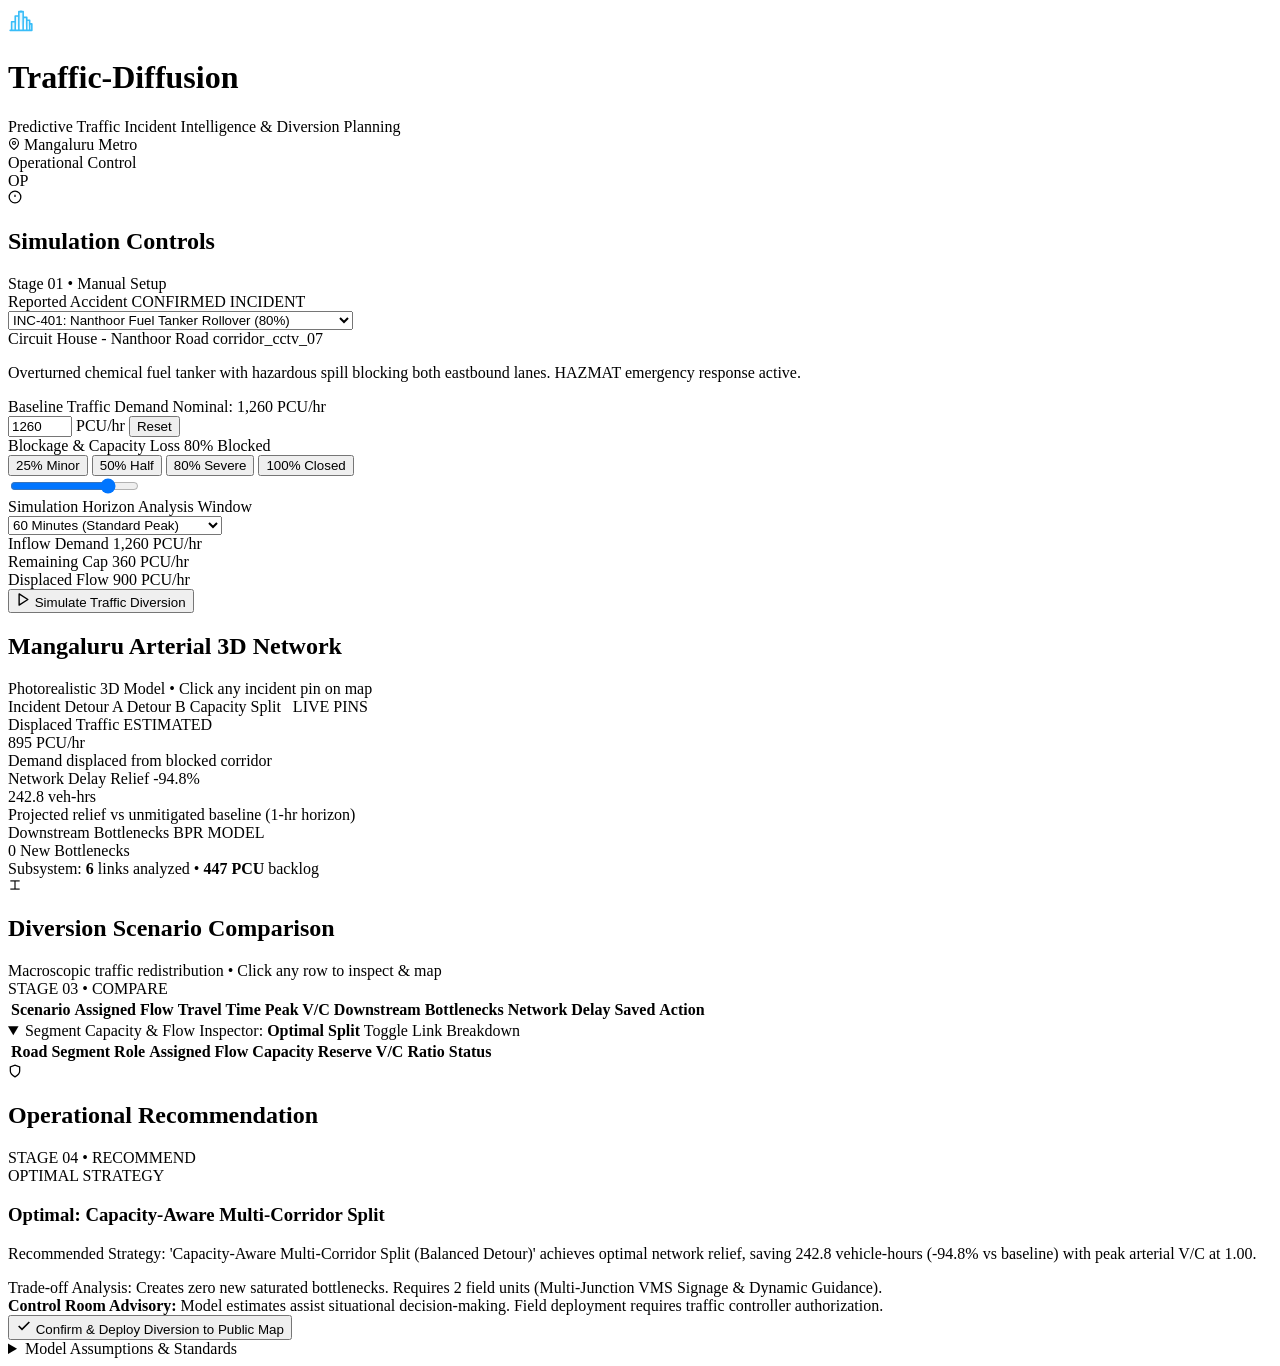
==== commit 76ff3e13: "feat(dashboard): integrate 3d maplibre buildings, clean map styling, and in-map incident popups" ====
--- a/frontend/index.html
+++ b/frontend/index.html
@@ -165,46 +165,21 @@
           </div>
         </div>
 
-        <!-- Center Column: Live Network Map with Real Physical Route Overlays -->
+        <!-- Center Column: Live 3D Network Map with Real-Time Incident Markers -->
         <div class="panel map-panel">
           <div class="panel-header">
             <div class="map-title-row">
-              <h2 class="panel-title" id="mapCardTitle">Mangaluru Arterial Network</h2>
-              <span class="panel-meta">Geo-Physical Corridor Simulation</span>
+              <h2 class="panel-title" id="mapCardTitle">Mangaluru Arterial 3D Network</h2>
+              <span class="panel-meta" id="mapCardMeta">Photorealistic 3D Model &bull; Click any incident pin on map</span>
             </div>
             <div class="map-legend">
-              <span class="legend-item"><span class="legend-dot dot-freeflow"></span>Free Flow</span>
-              <span class="legend-item"><span class="legend-dot dot-moderate"></span>Moderate</span>
               <span class="legend-item"><span class="legend-dot dot-heavy"></span>Incident</span>
               <span class="legend-item"><span class="legend-dot dot-detour-a"></span>Detour A</span>
-              <span class="legend-item"><span class="legend-dot dot-detour-b"></span>Detour B / Split</span>
-            </div>
-          </div>
-
-          <div class="map-canvas-container">
-            <div id="liveTrafficMap" class="maplibre-container"></div>
-          </div>
-        </div>
-
-        <!-- Right Column: Reported Accidents & Incidents List (Live Queue) -->
-        <div class="panel incident-queue-panel">
-          <div class="panel-header">
-            <div class="header-with-icon">
-              <span class="icon-header icon-amber">
-                <svg width="14" height="14" viewBox="0 0 24 24" fill="none" stroke="currentColor" stroke-width="2.2"><path d="m21.73 18-8-14a2 2 0 0 0-3.48 0l-8 14A2 2 0 0 0 4 21h16a2 2 0 0 0 1.73-3Z"></path><line x1="12" y1="9" x2="12" y2="13"></line><line x1="12" y1="17" x2="12.01" y2="17"></line></svg>
-              </span>
-              <div>
-                <h2 class="panel-title">Reported Accidents</h2>
-                <span class="panel-meta">Live Incident Feed &bull; 7 Active</span>
-              </div>
-            </div>
-            <span class="badge-live-pulse" id="lblLivePulse">LIVE QUEUE</span>
-          </div>
-
-          <div class="incident-queue-scroll" id="incidentQueueList">
-            <!-- Populated dynamically by app.js with incidents and reasons -->
-          </div>
-        </div>
+              <span class="legend-item"><span class="legend-dot dot-detour-b"></span>Detour B</span>
+              <span class="legend-item"><span class="legend-dot dot-split"></span>Capacity Split</span>
+              <span class="badge-live-pulse" id="lblLivePulse" style="margin-left: 8px;">LIVE PINS</span>
+            </div>
+          </div>
 
           <div class="map-canvas-container">
             <div id="liveTrafficMap" class="maplibre-container"></div>
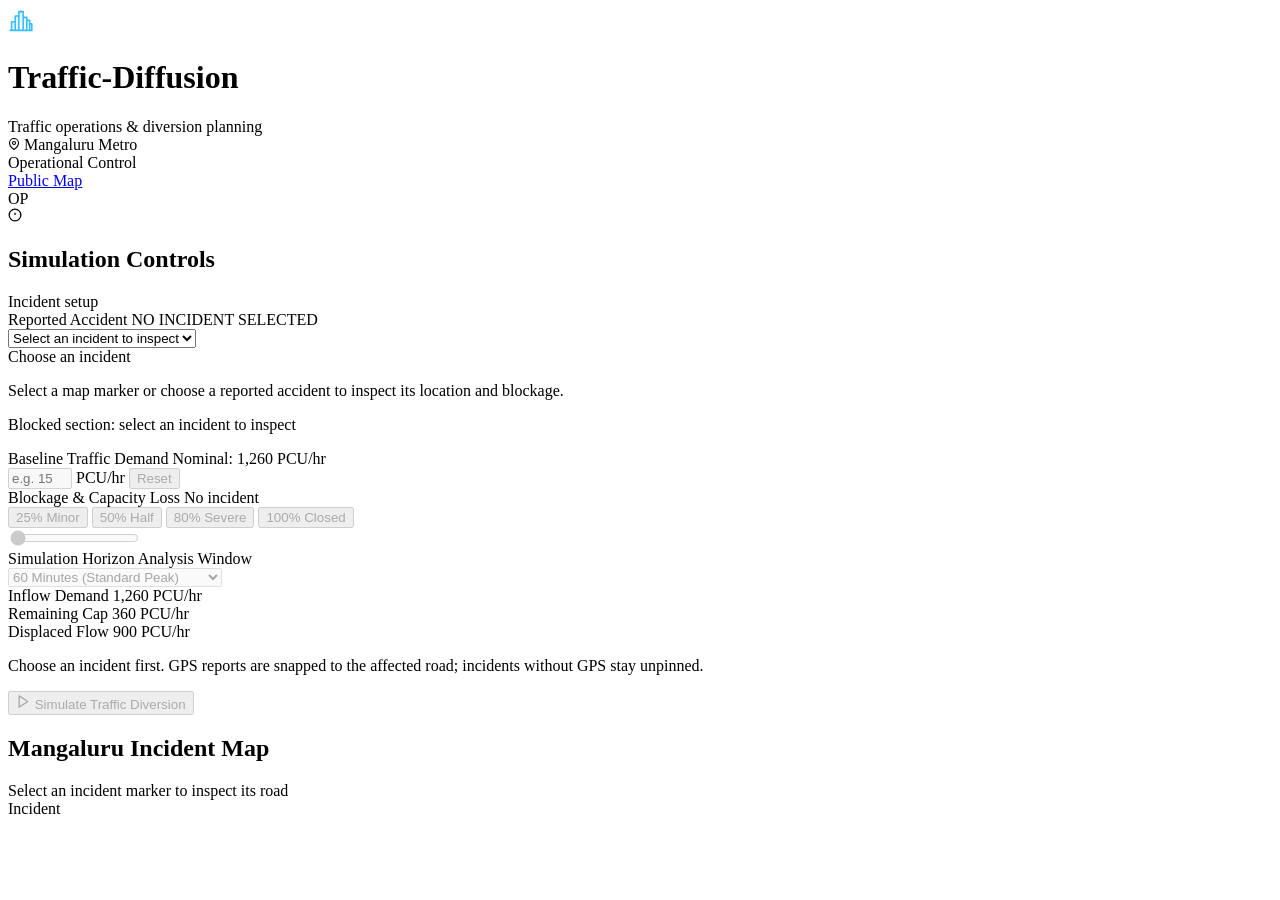
==== commit 173014f3: "fix: improve diversion routing and map consoles" ====
--- a/frontend/index.html
+++ b/frontend/index.html
@@ -5,7 +5,7 @@
   <meta name="viewport" content="width=device-width, initial-scale=1.0">
   <title>Traffic-Diffusion — Predictive Traffic Intelligence &amp; Intervention Planning</title>
   <link rel="stylesheet" href="/css/maplibre-gl.css">
-  <link rel="stylesheet" href="/css/style.css?v=9.0">
+  <link rel="stylesheet" href="/css/style.css?v=21.0">
   <link rel="preconnect" href="https://fonts.googleapis.com">
   <link rel="preconnect" href="https://fonts.gstatic.com" crossorigin>
   <link href="https://fonts.googleapis.com/css2?family=Plus+Jakarta+Sans:wght@400;500;600;700;800&family=JetBrains+Mono:wght@500;600;700&display=swap" rel="stylesheet">
@@ -23,7 +23,7 @@
           </svg>
           <div class="brand-text">
             <h1 class="brand-title">Traffic-Diffusion</h1>
-            <span class="brand-subtitle">Predictive Traffic Incident Intelligence &amp; Diversion Planning</span>
+          <span class="brand-subtitle">Traffic operations &amp; diversion planning</span>
           </div>
         </div>
       </div>
@@ -43,6 +43,8 @@
           <span class="status-text">Operational Control</span>
         </div>
 
+        <a href="/public" class="header-console-link">Public Map</a>
+
         <div class="header-clock" id="headerLiveClock"></div>
 
         <div class="user-avatar" title="Operations Controller">
@@ -66,7 +68,7 @@
               </span>
               <h2 class="panel-title">Simulation Controls</h2>
             </div>
-            <span class="panel-meta">Stage 01 &bull; Manual Setup</span>
+              <span class="panel-meta">Incident setup</span>
           </div>
 
           <div class="panel-body">
@@ -74,26 +76,21 @@
             <div class="control-group">
               <div class="label-with-tip">
                 <label for="selectActiveIncident" class="control-label">Reported Accident</label>
-                <span class="control-tip" id="lblIncidentStatusBadge">CONFIRMED INCIDENT</span>
+              <span class="control-tip" id="lblIncidentStatusBadge">NO INCIDENT SELECTED</span>
               </div>
               <select id="selectActiveIncident" class="control-select">
-                <option value="INC-MNG-401" selected>INC-401: Nanthoor Fuel Tanker Rollover (80%)</option>
-                <option value="INC-MNG-402">INC-402: Bunts Hostel Bus Crash &amp; Flooding (50%)</option>
-                <option value="INC-MNG-403">INC-403: NH-66 Kuntikan Container Breakdown (75%)</option>
-                <option value="INC-MNG-404">INC-404: K.S. Rao Main Cavity Closure (100%)</option>
-                <option value="INC-MNG-405">INC-405: M.G. Road Lalbagh Bus Collision (60%)</option>
-                <option value="INC-MNG-406">INC-406: Falnir Tree Fall &amp; Wire Hazard (65%)</option>
-                <option value="INC-MNG-407">INC-407: Port Road Freight Jackknife (70%)</option>
+                <option value="" selected disabled>Select an incident to inspect</option>
               </select>
             </div>
 
             <!-- Active Incident Context Card with Why / Cause -->
             <div class="incident-context-card">
               <div class="ctx-header">
-                <span class="ctx-road-name" id="lblActiveRoadName">Circuit House - Nanthoor Road</span>
-                <span class="ctx-edge-id" id="lblActiveEdgeId">corridor_cctv_07</span>
-              </div>
-              <p class="ctx-cause-text" id="lblActiveCauseText">Overturned chemical fuel tanker with hazardous spill blocking both eastbound lanes. HAZMAT emergency response active.</p>
+                <span class="ctx-road-name" id="lblActiveRoadName">Choose an incident</span>
+                <span class="ctx-edge-id" id="lblActiveEdgeId"></span>
+              </div>
+              <p class="ctx-cause-text" id="lblActiveCauseText">Select a map marker or choose a reported accident to inspect its location and blockage.</p>
+              <p class="ctx-blocked-section" id="lblBlockedSection">Blocked section: select an incident to inspect</p>
             </div>
 
             <!-- Manual Baseline Demand Entry -->
@@ -103,9 +100,9 @@
                 <span class="control-tip" id="lblNominalBaselineHint">Nominal: 1,260 PCU/hr</span>
               </div>
               <div class="demand-input-row">
-                <input type="number" id="inputBaselineDemand" class="control-input" min="100" max="6000" step="50" value="1260" placeholder="e.g. 1500">
+                <input type="number" id="inputBaselineDemand" class="control-input" min="100" max="6000" step="50" placeholder="e.g. 1500" disabled>
                 <span class="input-unit">PCU/hr</span>
-                <button type="button" id="btnResetDemand" class="btn-input-aux" title="Reset to corridor nominal baseline">Reset</button>
+                <button type="button" id="btnResetDemand" class="btn-input-aux" title="Reset to corridor nominal baseline" disabled>Reset</button>
               </div>
             </div>
 
@@ -113,15 +110,15 @@
             <div class="control-group">
               <div class="label-with-tip">
                 <label class="control-label">Blockage &amp; Capacity Loss</label>
-                <span class="slider-readout" id="lblBlockagePct">80% Blocked</span>
+                <span class="slider-readout" id="lblBlockagePct">No incident</span>
               </div>
               <div class="severity-chips">
-                <button type="button" class="severity-chip" data-block="25">25% Minor</button>
-                <button type="button" class="severity-chip" data-block="50">50% Half</button>
-                <button type="button" class="severity-chip active" data-block="80">80% Severe</button>
-                <button type="button" class="severity-chip" data-block="100">100% Closed</button>
-              </div>
-              <input type="range" id="sliderBlockage" min="0" max="100" step="5" value="80" class="control-range">
+                <button type="button" class="severity-chip" data-block="25" disabled>25% Minor</button>
+                <button type="button" class="severity-chip" data-block="50" disabled>50% Half</button>
+                <button type="button" class="severity-chip" data-block="80" disabled>80% Severe</button>
+                <button type="button" class="severity-chip" data-block="100" disabled>100% Closed</button>
+              </div>
+              <input type="range" id="sliderBlockage" min="0" max="100" step="5" value="0" class="control-range" disabled>
             </div>
 
             <!-- Simulation Horizon Selector -->
@@ -130,7 +127,7 @@
                 <label for="selectHorizon" class="control-label">Simulation Horizon</label>
                 <span class="control-tip">Analysis Window</span>
               </div>
-              <select id="selectHorizon" class="control-select">
+              <select id="selectHorizon" class="control-select" disabled>
                 <option value="30">30 Minutes (Rapid Incident)</option>
                 <option value="45">45 Minutes</option>
                 <option value="60" selected>60 Minutes (Standard Peak)</option>
@@ -156,7 +153,8 @@
             </div>
 
             <!-- Primary Action Button -->
-            <button type="button" class="btn-run-analysis" id="btnSimulateDiversion">
+            <p class="simulation-hint" id="simulationHint">Choose an incident first. GPS reports are snapped to the affected road; incidents without GPS stay unpinned.</p>
+            <button type="button" class="btn-run-analysis" id="btnSimulateDiversion" disabled>
               <svg width="15" height="15" viewBox="0 0 24 24" fill="none" stroke="currentColor" stroke-width="2.2" stroke-linecap="round" stroke-linejoin="round">
                 <polygon points="5 3 19 12 5 21 5 3"></polygon>
               </svg>
@@ -169,15 +167,14 @@
         <div class="panel map-panel">
           <div class="panel-header">
             <div class="map-title-row">
-              <h2 class="panel-title" id="mapCardTitle">Mangaluru Arterial 3D Network</h2>
-              <span class="panel-meta" id="mapCardMeta">Photorealistic 3D Model &bull; Click any incident pin on map</span>
+              <h2 class="panel-title" id="mapCardTitle">Mangaluru Incident Map</h2>
+              <span class="panel-meta" id="mapCardMeta">Select an incident marker to inspect its road</span>
             </div>
             <div class="map-legend">
               <span class="legend-item"><span class="legend-dot dot-heavy"></span>Incident</span>
-              <span class="legend-item"><span class="legend-dot dot-detour-a"></span>Detour A</span>
-              <span class="legend-item"><span class="legend-dot dot-detour-b"></span>Detour B</span>
-              <span class="legend-item"><span class="legend-dot dot-split"></span>Capacity Split</span>
-              <span class="badge-live-pulse" id="lblLivePulse" style="margin-left: 8px;">LIVE PINS</span>
+              <button type="button" class="legend-item simulation-legend route-legend-control" id="routeLegendA" aria-pressed="false" hidden><span class="legend-line route-line-a"></span>Route A</button>
+              <button type="button" class="legend-item simulation-legend route-legend-control" id="routeLegendB" aria-pressed="false" hidden><span class="legend-line route-line-b"></span>Route B</button>
+              <button type="button" class="legend-item simulation-legend route-legend-control" id="routeLegendC" aria-pressed="false" hidden><span class="legend-line route-line-c"></span>Route C</button>
             </div>
           </div>
 
@@ -188,44 +185,8 @@
 
       </section>
 
-      <!-- STAGE 2: Real Predictive Impact Telemetry (Predict) -->
-      <section class="summary-strip" id="impactSummaryContainer">
-        <div class="summary-metric">
-          <div class="metric-top-row">
-            <span class="metric-label">Displaced Traffic</span>
-            <span class="provenance-pill" id="provenanceBadge">ESTIMATED</span>
-          </div>
-          <div class="metric-value-row">
-            <span class="metric-value text-red" id="kpiDisplacedDemand">895 PCU/hr</span>
-          </div>
-          <span class="metric-sub">Demand displaced from blocked corridor</span>
-        </div>
-
-        <div class="summary-metric">
-          <div class="metric-top-row">
-            <span class="metric-label">Network Delay Relief</span>
-            <span class="metric-pill pill-green" id="kpiDelayPctTag">-94.8%</span>
-          </div>
-          <div class="metric-value-row">
-            <span class="metric-value text-green" id="kpiDelaySaved">242.8 veh-hrs</span>
-          </div>
-          <span class="metric-sub">Projected relief vs unmitigated baseline (1-hr horizon)</span>
-        </div>
-
-        <div class="summary-metric">
-          <div class="metric-top-row">
-            <span class="metric-label">Downstream Bottlenecks</span>
-            <span class="metric-pill pill-cyan" id="kpiCapacityLostTag">BPR MODEL</span>
-          </div>
-          <div class="metric-value-row">
-            <span class="metric-value text-cyan" id="kpiSaturatedCount">0 New Bottlenecks</span>
-          </div>
-          <span class="metric-sub">Subsystem: <strong id="rippleCorridorsCount">6</strong> links analyzed &bull; <strong id="rippleQueueBacklog">447 PCU</strong> backlog</span>
-        </div>
-      </section>
-
       <!-- STAGE 3 & 4: Decision Engine (Compare & Recommend) -->
-      <section class="bottom-decision-grid">
+      <section class="bottom-decision-grid simulation-results" id="simulationResultsContainer" hidden>
 
         <!-- Left Column: Scenario Comparison & Segment Inspector (Compare) -->
         <div class="panel comparison-panel">
@@ -235,11 +196,11 @@
                 <svg width="14" height="14" viewBox="0 0 24 24" fill="none" stroke="currentColor" stroke-width="2"><path d="M4 19h16"></path><path d="M4 5h16"></path><path d="M12 5v14"></path></svg>
               </span>
               <div>
-                <h2 class="panel-title">Diversion Scenario Comparison</h2>
-                <span class="panel-meta">Macroscopic traffic redistribution &bull; Click any row to inspect &amp; map</span>
-              </div>
-            </div>
-            <span class="badge-rec">STAGE 03 &bull; COMPARE</span>
+                <h2 class="panel-title">Diversion Options</h2>
+                <span class="panel-meta">Choose an option to compare flow, travel time and bottleneck impact</span>
+              </div>
+            </div>
+            <span class="badge-rec">COMPARE</span>
           </div>
 
           <div class="table-responsive">
@@ -297,7 +258,7 @@
               </span>
               <h2 class="panel-title">Operational Recommendation</h2>
             </div>
-            <span class="badge-rec">STAGE 04 &bull; RECOMMEND</span>
+            <span class="badge-rec">RECOMMENDED ACTION</span>
           </div>
 
           <div class="panel-body recommendation-body">
@@ -356,7 +317,6 @@
 
     <!-- Hidden containers for backwards compatibility -->
     <div id="detoursContainer" style="display:none;"></div>
-    <div id="kpiCapacityLost" style="display:none;"></div>
 
     <!-- Global Toast Notification -->
     <div id="actionToast" class="action-toast hidden"></div>
@@ -364,6 +324,6 @@
   </div>
 
   <script src="/js/maplibre-gl.js"></script>
-  <script src="/js/app.js?v=9.0"></script>
+  <script src="/js/app.js?v=26.0"></script>
 </body>
 </html>
